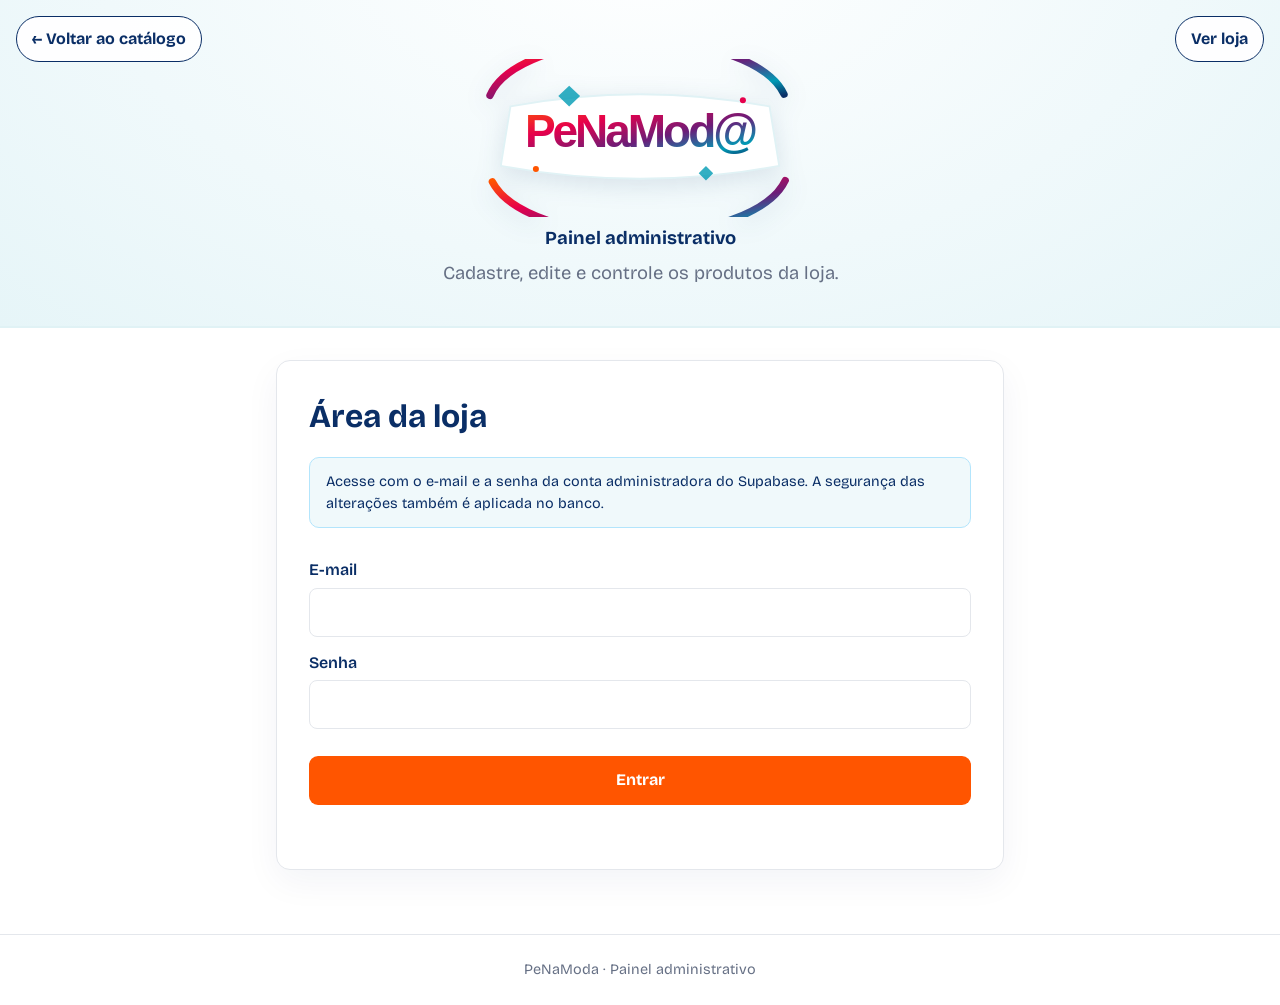
==== admin.html @ c7e683c5 "Adiciona filtros, estoque, gestão administrativa e documentação de catálogo" ====
<!DOCTYPE html>
<html lang="pt-BR">
<head>
  <meta charset="UTF-8"><meta name="viewport" content="width=device-width, initial-scale=1">
  <meta name="description" content="Acesso administrativo e gestão de produtos PeNaModa."><meta name="theme-color" content="#0A2E66">
  <title>Área da loja — PeNaModa</title>
  <link rel="preconnect" href="https://fonts.googleapis.com"><link rel="preconnect" href="https://fonts.gstatic.com" crossorigin>
  <link href="https://fonts.googleapis.com/css2?family=Bricolage+Grotesque:opsz,wght@12..96,400;12..96,600;12..96,800&display=swap" rel="stylesheet">
  <link rel="stylesheet" href="assets/css/site.css"><script type="module" src="assets/js/admin.js"></script>
</head>
<body>
  <header class="hero admin-hero"><nav class="top-actions" aria-label="Navegação"><a class="top-button" href="index.html">← Voltar ao catálogo</a><a class="top-button" href="index.html">Ver loja</a></nav><a href="index.html" aria-label="PeNaModa — início"><img class="brand" src="assets/img/logo.svg" alt="PeNaModa" width="760" height="260"></a><p class="tagline">Painel administrativo</p><p>Cadastre, edite e controle os produtos da loja.</p></header>
  <main class="admin-main">
    <section class="admin-card" aria-labelledby="admin-heading">
      <h1 id="admin-heading">Área da loja</h1>
      <p class="admin-note">Acesse com o e-mail e a senha da conta administradora do Supabase. A segurança das alterações também é aplicada no banco.</p>
      <form class="admin-form" id="login-form"><label>E-mail<input id="admin-email" type="email" autocomplete="username" required></label><label>Senha<input id="admin-password" type="password" autocomplete="current-password" required></label><button class="primary-button" type="submit">Entrar</button></form>
      <div id="admin-session" hidden>
        <div class="admin-session-bar"><p id="admin-user"></p><button class="secondary-button" id="sign-out" type="button">Sair</button></div>
        <h2 id="form-title">Cadastrar produto</h2>
        <form class="admin-form" id="product-form">
          <input type="hidden" id="editing-id">
          <label>Nome claro (marca + produto + cor/público)<input name="descricao" type="text" maxlength="160" required placeholder="Ex.: Tênis Beira Rio Casual Branco Feminino"></label>
          <label>Preço em reais<input name="valor" type="number" min="0" step="0.01" required placeholder="89.90"></label>
          <label>Público<select name="publico"><option value="">Selecione</option><option>Feminino</option><option>Masculino</option><option>Infantil</option><option>Unissex</option></select></label>
          <label>Categoria<select name="categoria"><option value="">Selecione</option><option>Calçados</option><option>Vestuário</option><option>Meias</option><option>Acessórios</option></select></label>
          <label>Cor<input name="cor" type="text" maxlength="60" placeholder="Ex.: Branco, Nude/Bege, Rosa"></label>
          <label>Tamanhos/numerações separados por vírgula<input name="tamanhos" type="text" maxlength="160" placeholder="Ex.: 33, 34, 35, 36 ou PP, P, M, G, GG"></label>
          <label>Estoque total (unidades)<input name="estoque" type="number" min="0" step="1" placeholder="Deixe vazio se ainda não controlar"></label>
          <label>Foto (URL pública ou caminho no repositório)<input name="foto" type="text" maxlength="500" placeholder="Ex.: imagens/tenis-branco.jpg"></label>
          <p class="help-text">Fotos públicas devem mostrar o produto inteiro e com boa iluminação. Para vários ângulos, adicione links às descrições até configurar galeria de imagens.</p>
          <div class="form-actions"><button class="primary-button" id="save-product" type="submit">Salvar e publicar produto</button><button class="secondary-button" id="cancel-edit" type="button" hidden>Cancelar edição</button></div>
        </form>
        <h2>Produtos cadastrados</h2><div id="admin-product-list" class="admin-product-list" aria-live="polite"></div>
      </div>
      <p class="admin-status" id="admin-status" role="status" aria-live="polite"></p>
    </section>
  </main><footer class="site-footer">PeNaModa · Painel administrativo</footer>
</body>
</html>
---- assets/css/site.css ----
/* Shared PeNaModa storefront and administration styles. */
:root{color-scheme:light;--navy:#0A2E66;--orange:#FF5500;--cyan:#009BB5;--pink:#E6004C;--purple:#6B1D78;--ink:#101828;--muted:#667085;--line:#E4E7EC;--soft:#F4F8FA;--bg:#fff;--radius:14px}
*{box-sizing:border-box}html{scroll-behavior:smooth}body{margin:0;color:var(--ink);background:var(--bg);font-family:"Bricolage Grotesque",system-ui,-apple-system,sans-serif;line-height:1.5;-webkit-font-smoothing:antialiased}button,input,textarea{font:inherit}button{cursor:pointer}a{color:inherit}:focus-visible{outline:3px solid var(--cyan);outline-offset:3px}
.hero{position:relative;overflow:hidden;padding:1.2rem 1rem 2.4rem;text-align:center;background:radial-gradient(ellipse at 50% -20%,#fff 0%,#f0f9fb 60%,#e6f5f8 100%);border-bottom:2px solid #e0f2f5}.top-actions{position:absolute;top:1rem;left:1rem;right:1rem;display:flex;justify-content:space-between;align-items:center;gap:.5rem}.top-button{display:inline-flex;align-items:center;padding:.62rem .95rem;border:1.5px solid var(--navy);border-radius:999px;background:#ffffffeb;color:var(--navy);font-weight:700;text-decoration:none;transition:all .2s}.top-button:hover{background:var(--navy);color:#fff}.top-button.admin-btn{border-color:var(--orange);color:var(--orange)}.top-button.admin-btn:hover{background:var(--orange);color:#fff}.cart-count{display:inline-grid;min-width:1.45rem;height:1.45rem;margin-left:.25rem;padding:0 .25rem;place-items:center;border-radius:50%;background:var(--orange);color:#fff;font-size:.8rem}.brand{display:block;width:min(100%,460px);height:auto;margin:2.5rem auto .25rem;filter:drop-shadow(0 6px 12px #0a2e661f)}.hero p{margin:.5rem 0 0;color:var(--muted);font-size:clamp(1rem,2.4vw,1.15rem)}.hero .tagline{font-weight:700;color:var(--navy)}
main{max-width:1220px;margin:auto;padding:2rem 1rem 4rem}.section-heading{display:flex;justify-content:space-between;align-items:end;gap:1rem;margin:0 0 1.25rem}.section-heading h2{margin:0;font-size:clamp(1.45rem,4vw,2rem);color:var(--navy)}.section-heading p{margin:.25rem 0 0;color:var(--muted)}.grid{display:grid;grid-template-columns:repeat(auto-fill,minmax(min(100%,175px),1fr));gap:1.5rem 1rem}@media(min-width:700px){.grid{grid-template-columns:repeat(auto-fill,minmax(230px,1fr));gap:2rem 1.25rem}}
.card{display:flex;min-width:0;flex-direction:column;padding:0 0 .4rem}.photo{aspect-ratio:4/5;overflow:hidden;border-radius:var(--radius);background:var(--soft);border:1.5px solid var(--line);display:flex;align-items:center;justify-content:center}.photo img{display:block;width:100%;height:100%;object-fit:contain;padding:8px;transition:transform .35s ease}.card:hover .photo img{transform:scale(1.04)}.card h3{margin:.75rem 0 0;font-size:1rem;font-weight:600;color:var(--ink);overflow-wrap:anywhere}.price{margin-top:.15rem;color:var(--navy);font-size:1.25rem;font-weight:800}
/* Tamanhos ficam em uma linha; se houver muitos, a faixa pode ser rolada horizontalmente. */
.sizes{display:flex;flex-wrap:nowrap;gap:.3rem;margin-top:.7rem;max-width:100%;overflow-x:auto;overflow-y:hidden;padding:2px 2px 6px;scrollbar-width:thin;-webkit-overflow-scrolling:touch}.size-btn{flex:0 0 auto;min-width:2rem;min-height:2.15rem;padding:0 .38rem;border:1px solid var(--line);border-radius:7px;background:#fff;color:var(--ink);font-size:.82rem;font-weight:600;white-space:nowrap}.size-btn:hover{border-color:var(--cyan);color:var(--cyan)}.size-btn[aria-pressed=true]{border-color:var(--navy);background:var(--navy);color:#fff}
.add-cart,.checkout,.primary-button{display:block;width:100%;margin-top:.8rem;padding:.78rem 1rem;border:0;border-radius:9px;background:var(--orange);color:#fff;font-weight:700;text-align:center;text-decoration:none;transition:background-color .2s}.add-cart:hover,.checkout:hover,.primary-button:hover{background:#e04b00}.add-cart:disabled,.checkout:disabled,.primary-button:disabled{background:#94a3b8;cursor:not-allowed}.card-notice{min-height:1.3em;margin:.3rem 0 0;color:var(--pink);font-size:.84rem;font-weight:600}.state{grid-column:1/-1;padding:3rem 1rem;color:var(--muted);text-align:center}.state strong{display:block;margin-bottom:.4rem;color:var(--navy);font-size:1.2rem}.state button{margin-top:1rem;padding:.7rem 1.2rem;border:0;border-radius:8px;background:var(--navy);color:#fff;font-weight:600}.skeleton .photo,.skeleton .line{background:linear-gradient(90deg,#f0f4f8 25%,#fff 50%,#f0f4f8 75%);background-size:200% 100%;animation:shimmer 1.4s infinite linear}.skeleton .line{width:70%;height:1rem;margin-top:.75rem;border-radius:4px}.skeleton .line.short{width:35%}@keyframes shimmer{to{background-position:-200% 0}}
dialog{width:min(94vw,540px);max-height:88vh;padding:0;border:1px solid var(--line);border-radius:16px;color:var(--ink);box-shadow:0 22px 70px #0a2e6640}dialog::backdrop{background:#0a2e6699;backdrop-filter:blur(2px)}.panel{padding:1.25rem}.panel-heading{display:flex;justify-content:space-between;align-items:center;gap:1rem;padding-bottom:1rem;border-bottom:1px solid var(--line)}.panel-heading h2{margin:0;font-size:1.35rem;color:var(--navy)}.close-button{width:2.5rem;height:2.5rem;border:1px solid var(--line);border-radius:50%;background:#fff;font-size:1.3rem}.cart-items{display:grid;max-height:45vh;overflow-y:auto}.cart-empty{padding:1.5rem 0;color:var(--muted);text-align:center}.cart-item{display:grid;grid-template-columns:1fr auto;gap:.75rem;padding:1rem 0;border-bottom:1px solid var(--line)}.cart-item h3{margin:0;font-size:1rem}.cart-item p{margin:.15rem 0;color:var(--muted);font-size:.9rem}.cart-item-price{font-weight:700;color:var(--navy)!important}.cart-controls{display:flex;align-items:center;gap:.35rem}.quantity-button,.remove-button{min-width:2rem;min-height:2rem;border:1px solid var(--line);border-radius:6px;background:#fff}.remove-button{color:var(--pink);font-weight:bold}.cart-total{display:flex;justify-content:space-between;padding-top:1rem;font-size:1.1rem;font-weight:800;color:var(--navy)}.help-text{margin:.6rem 0 0;color:var(--muted);font-size:.9rem}.site-footer{padding:1.5rem 1rem;border-top:1px solid var(--line);color:var(--muted);text-align:center;font-size:.9rem}
.admin-main{max-width:760px}.admin-card{padding:clamp(1rem,4vw,2rem);border:1px solid var(--line);border-radius:var(--radius);background:#fff;box-shadow:0 12px 35px #0a2e660d}.admin-card>h1{margin:0 0 1rem;color:var(--navy);font-size:clamp(1.5rem,4vw,2rem)}.admin-card h2{margin:1.5rem 0 .2rem;color:var(--navy);font-size:1.25rem}.admin-note{padding:.8rem 1rem;border:1px solid #b3e5fc;border-radius:10px;background:#f0f9fb;color:var(--navy);font-size:.9rem}.admin-form{display:grid;gap:.85rem;padding-top:1rem}.admin-form label{display:grid;gap:.35rem;color:var(--navy);font-weight:600}.admin-form input,.admin-form textarea{width:100%;padding:.72rem .8rem;border:1px solid var(--line);border-radius:8px;background:#fff;color:var(--ink)}.admin-form input:focus{border-color:var(--cyan)}.admin-form .help-text{font-weight:400}.admin-status{min-height:1.4em;margin:.8rem 0 0;color:var(--pink);font-size:.9rem;font-weight:600}.secondary-button{padding:.65rem .9rem;border:1px solid var(--line);border-radius:8px;background:#fff;font-weight:600}.admin-session-bar{display:flex;justify-content:space-between;align-items:center;gap:1rem;padding-top:1rem}.admin-session-bar p{margin:0;color:var(--muted);overflow-wrap:anywhere}
[hidden]{display:none!important}@media(max-width:480px){.top-actions{top:.65rem;left:.65rem;right:.65rem}.top-button{padding:.5rem .7rem;font-size:.85rem}.brand{margin-top:3.2rem}}@media(prefers-reduced-motion:reduce){*,*::before,*::after{scroll-behavior:auto!important;transition:none!important}.skeleton .photo,.skeleton .line{animation:none}}
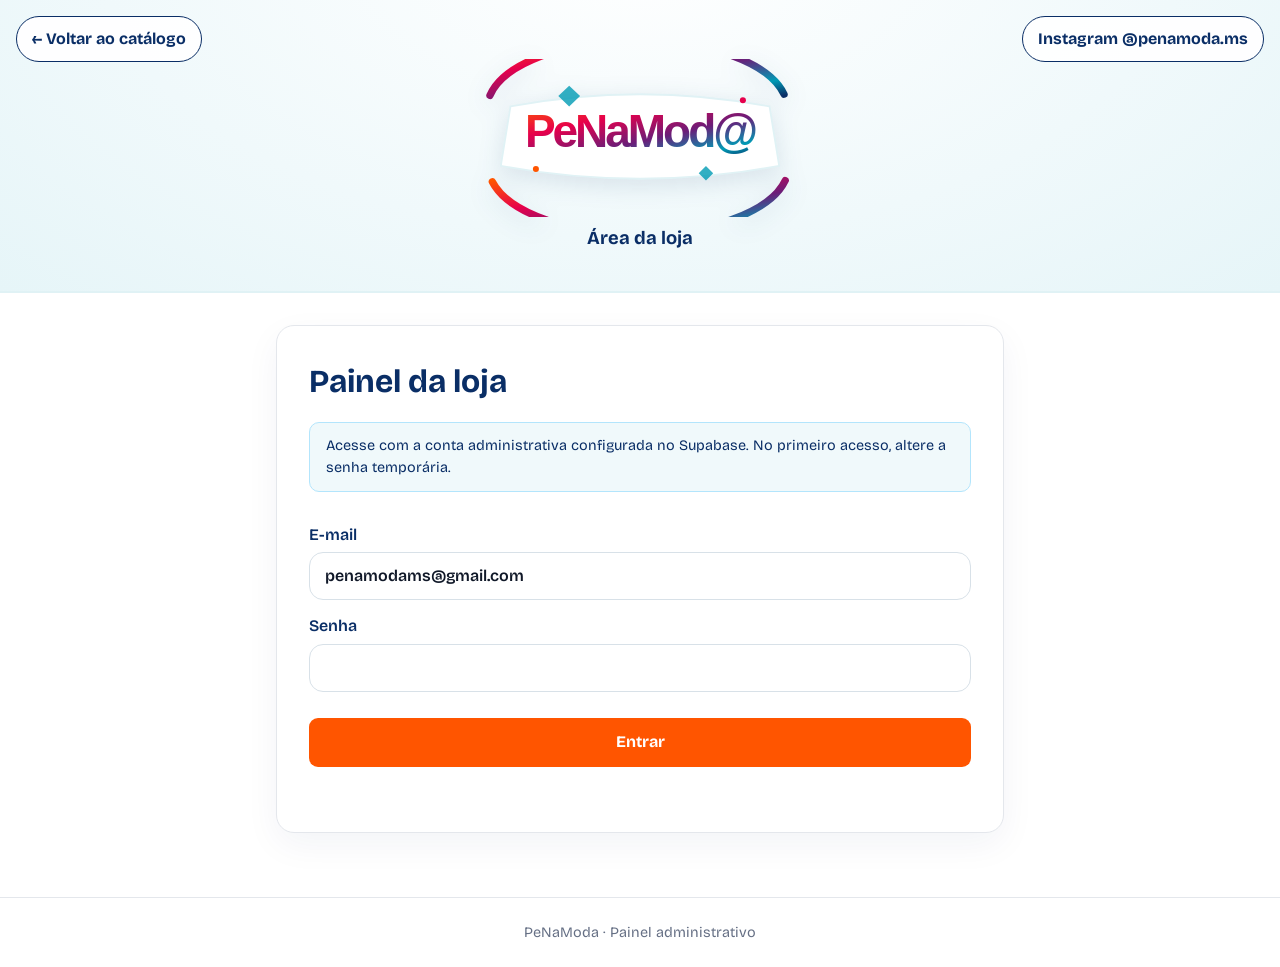
==== commit cd765eb6: "Improve PeNaModa checkout and admin panel" ====
--- a/admin.html
+++ b/admin.html
@@ -1,40 +1,11 @@
-<!DOCTYPE html>
-<html lang="pt-BR">
-<head>
-  <meta charset="UTF-8"><meta name="viewport" content="width=device-width, initial-scale=1">
-  <meta name="description" content="Acesso administrativo e gestão de produtos PeNaModa."><meta name="theme-color" content="#0A2E66">
-  <title>Área da loja — PeNaModa</title>
-  <link rel="preconnect" href="https://fonts.googleapis.com"><link rel="preconnect" href="https://fonts.gstatic.com" crossorigin>
-  <link href="https://fonts.googleapis.com/css2?family=Bricolage+Grotesque:opsz,wght@12..96,400;12..96,600;12..96,800&display=swap" rel="stylesheet">
-  <link rel="stylesheet" href="assets/css/site.css"><script type="module" src="assets/js/admin.js"></script>
-</head>
-<body>
-  <header class="hero admin-hero"><nav class="top-actions" aria-label="Navegação"><a class="top-button" href="index.html">← Voltar ao catálogo</a><a class="top-button" href="index.html">Ver loja</a></nav><a href="index.html" aria-label="PeNaModa — início"><img class="brand" src="assets/img/logo.svg" alt="PeNaModa" width="760" height="260"></a><p class="tagline">Painel administrativo</p><p>Cadastre, edite e controle os produtos da loja.</p></header>
-  <main class="admin-main">
-    <section class="admin-card" aria-labelledby="admin-heading">
-      <h1 id="admin-heading">Área da loja</h1>
-      <p class="admin-note">Acesse com o e-mail e a senha da conta administradora do Supabase. A segurança das alterações também é aplicada no banco.</p>
-      <form class="admin-form" id="login-form"><label>E-mail<input id="admin-email" type="email" autocomplete="username" required></label><label>Senha<input id="admin-password" type="password" autocomplete="current-password" required></label><button class="primary-button" type="submit">Entrar</button></form>
-      <div id="admin-session" hidden>
-        <div class="admin-session-bar"><p id="admin-user"></p><button class="secondary-button" id="sign-out" type="button">Sair</button></div>
-        <h2 id="form-title">Cadastrar produto</h2>
-        <form class="admin-form" id="product-form">
-          <input type="hidden" id="editing-id">
-          <label>Nome claro (marca + produto + cor/público)<input name="descricao" type="text" maxlength="160" required placeholder="Ex.: Tênis Beira Rio Casual Branco Feminino"></label>
-          <label>Preço em reais<input name="valor" type="number" min="0" step="0.01" required placeholder="89.90"></label>
-          <label>Público<select name="publico"><option value="">Selecione</option><option>Feminino</option><option>Masculino</option><option>Infantil</option><option>Unissex</option></select></label>
-          <label>Categoria<select name="categoria"><option value="">Selecione</option><option>Calçados</option><option>Vestuário</option><option>Meias</option><option>Acessórios</option></select></label>
-          <label>Cor<input name="cor" type="text" maxlength="60" placeholder="Ex.: Branco, Nude/Bege, Rosa"></label>
-          <label>Tamanhos/numerações separados por vírgula<input name="tamanhos" type="text" maxlength="160" placeholder="Ex.: 33, 34, 35, 36 ou PP, P, M, G, GG"></label>
-          <label>Estoque total (unidades)<input name="estoque" type="number" min="0" step="1" placeholder="Deixe vazio se ainda não controlar"></label>
-          <label>Foto (URL pública ou caminho no repositório)<input name="foto" type="text" maxlength="500" placeholder="Ex.: imagens/tenis-branco.jpg"></label>
-          <p class="help-text">Fotos públicas devem mostrar o produto inteiro e com boa iluminação. Para vários ângulos, adicione links às descrições até configurar galeria de imagens.</p>
-          <div class="form-actions"><button class="primary-button" id="save-product" type="submit">Salvar e publicar produto</button><button class="secondary-button" id="cancel-edit" type="button" hidden>Cancelar edição</button></div>
-        </form>
-        <h2>Produtos cadastrados</h2><div id="admin-product-list" class="admin-product-list" aria-live="polite"></div>
-      </div>
-      <p class="admin-status" id="admin-status" role="status" aria-live="polite"></p>
-    </section>
-  </main><footer class="site-footer">PeNaModa · Painel administrativo</footer>
-</body>
-</html>
+<!doctype html>
+<html lang="pt-BR"><head><meta charset="utf-8"><meta name="viewport" content="width=device-width, initial-scale=1"><meta name="theme-color" content="#0A2E66"><title>Área da loja — PeNaModa</title><link rel="preconnect" href="https://fonts.googleapis.com"><link rel="preconnect" href="https://fonts.gstatic.com" crossorigin><link href="https://fonts.googleapis.com/css2?family=Bricolage+Grotesque:opsz,wght@12..96,400;12..96,600;12..96,800&display=swap" rel="stylesheet"><link rel="stylesheet" href="assets/css/site.css"><link rel="stylesheet" href="assets/css/modern.css"><script type="module" src="assets/js/admin.js"></script></head>
+<body><header class="hero admin-hero"><nav class="top-actions" aria-label="Navegação"><a class="top-button" href="index.html">← Voltar ao catálogo</a><a class="top-button" href="https://instagram.com/penamoda.ms" target="_blank" rel="noopener">Instagram @penamoda.ms</a></nav><a href="index.html"><img class="brand" src="assets/img/logo.svg" alt="PeNaModa" width="760" height="260"></a><p class="tagline">Área da loja</p></header>
+<main class="admin-main"><section class="admin-card" aria-labelledby="admin-heading"><h1 id="admin-heading">Painel da loja</h1><p class="admin-note">Acesse com a conta administrativa configurada no Supabase. No primeiro acesso, altere a senha temporária.</p>
+<form class="admin-form" id="login-form"><label>E-mail<input id="admin-email" type="email" autocomplete="username" value="penamodams@gmail.com" required></label><label>Senha<input id="admin-password" type="password" autocomplete="current-password" required></label><button class="primary-button" type="submit">Entrar</button></form>
+<section id="password-change" hidden><h2>Crie sua nova senha</h2><p>Por segurança, troque a senha temporária antes de continuar.</p><form class="admin-form" id="password-form"><label>Nova senha<input id="new-password" type="password" autocomplete="new-password" minlength="8" required></label><label>Confirme a nova senha<input id="confirm-password" type="password" autocomplete="new-password" minlength="8" required></label><button class="primary-button" type="submit">Salvar nova senha</button></form></section>
+<div id="admin-session" hidden><div class="admin-session-bar"><p id="admin-user"></p><button class="secondary-button" id="sign-out" type="button">Sair</button></div>
+<h2 id="form-title">Cadastrar produto</h2><form class="admin-form" id="product-form"><input type="hidden" id="editing-id"><label>Nome do produto<input name="descricao" type="text" maxlength="160" required placeholder="Ex.: Tênis Casual Branco Feminino"></label><label>Preço em reais<input name="valor" type="number" min="0" step="0.01" required></label><label>Público<select name="publico"><option value="">Selecione</option><option>Feminino</option><option>Masculino</option><option>Infantil</option><option>Unissex</option></select></label><label>Categoria<select name="categoria"><option value="">Selecione</option><option>Calçados</option><option>Vestuário</option><option>Meias</option><option>Acessórios</option></select></label><label>Cor<input name="cor" type="text" maxlength="60"></label><label>Tamanhos separados por vírgula<input name="tamanhos" type="text" maxlength="160" placeholder="33, 34, 35 ou PP, P, M, G"></label><label>Estoque total<input name="estoque" type="number" min="0" step="1"></label><label>Código do produto (opcional)<input name="codigo" type="text" maxlength="60"></label><label>Foto (URL pública ou caminho no repositório)<input name="foto" type="text" maxlength="500"></label><p class="help-text">Fotos públicas devem ser acessíveis aos clientes para aparecerem no catálogo e no pedido.</p><div class="form-actions"><button class="primary-button" id="save-product" type="submit">Salvar produto</button><button class="secondary-button" id="cancel-edit" type="button" hidden>Cancelar edição</button></div></form>
+<h2>Produtos cadastrados</h2><div id="admin-product-list" class="admin-product-list" aria-live="polite"></div>
+<section class="admin-orders"><h2>Pedidos e dados dos compradores</h2><p class="help-text">Dados pessoais restritos à conta administrativa. Use-os somente para atendimento dos pedidos.</p><div id="admin-order-list" aria-live="polite"></div></section>
+</div><p class="admin-status" id="admin-status" role="status" aria-live="polite"></p></section></main><footer class="site-footer">PeNaModa · Painel administrativo</footer></body></html>
--- a/assets/css/modern.css
+++ b/assets/css/modern.css
@@ -0,0 +1,25 @@
+/* Softer, rounded controls and responsive filter layout. */
+:root { --radius: 18px; }
+.filters { display:grid; grid-template-columns:repeat(4,minmax(150px,1fr)); gap:14px; align-items:end; padding:20px; margin:18px 0; border:1px solid #e6edf2; border-radius:24px; background:linear-gradient(145deg,#fff,#f7fbfc); box-shadow:0 12px 32px #0a2e660d; }
+.filters label { display:grid; gap:7px; color:#344054; font-size:.9rem; font-weight:700; }
+.filters input:not([type=checkbox]),.filters select,.checkout-form input:not([type=checkbox]),.admin-form input,.admin-form select { width:100%; min-height:48px; padding:11px 15px; border:1px solid #d8e1e8; border-radius:14px; outline:none; background:#fff; color:#101828; font:inherit; transition:border-color .18s,box-shadow .18s; }
+.filters input:focus,.filters select:focus,.checkout-form input:focus,.admin-form input:focus,.admin-form select:focus { border-color:#009bb5; box-shadow:0 0 0 4px #009bb51a; }
+.filters .search-field { grid-column:span 2; }
+.filters .stock-filter { display:flex; grid-column:span 2; align-items:center; min-height:48px; padding:10px 14px; border-radius:14px; background:#fff; }
+.filters .stock-filter input,.consent-row input { width:18px; height:18px; accent-color:#009bb5; }
+.filters .clear-filters { min-height:48px; border-radius:14px; }
+.card { padding:12px; border:1px solid #edf0f3; border-radius:22px; background:white; box-shadow:0 8px 26px #0a2e660a; transition:transform .2s,box-shadow .2s; }
+.card:hover { transform:translateY(-3px); box-shadow:0 16px 34px #0a2e6618; }
+.photo { border-radius:16px; }
+.size-btn,.cart-controls button { border-radius:12px; }
+.cart-thumb { width:58px; height:70px; object-fit:contain; border-radius:10px; background:#f4f8fa; }
+.cart-item { display:flex; align-items:center; gap:12px; }
+.checkout-form { display:grid; gap:14px; }
+.checkout-form label { display:grid; gap:7px; font-weight:700; }
+.checkout-form .consent-row { display:flex; flex-direction:row; align-items:flex-start; gap:10px; font-size:.9rem; font-weight:400; }
+.checkout-form .consent-row input { flex:0 0 18px; margin-top:3px; }
+.admin-orders { margin-top:24px; }
+.order-row { display:grid; gap:8px; padding:16px 0; border-bottom:1px solid #e4e7ec; }
+.order-row h3,.order-row p { margin:0; }
+@media(max-width:850px) { .filters { grid-template-columns:repeat(2,minmax(0,1fr)); } }
+@media(max-width:560px) { .filters { grid-template-columns:1fr; padding:15px; }.filters .search-field,.filters .stock-filter { grid-column:auto; }.filters .clear-filters { width:100%; }.top-actions { display:flex; flex-wrap:wrap; justify-content:center; gap:8px; }.top-button { position:static; } }
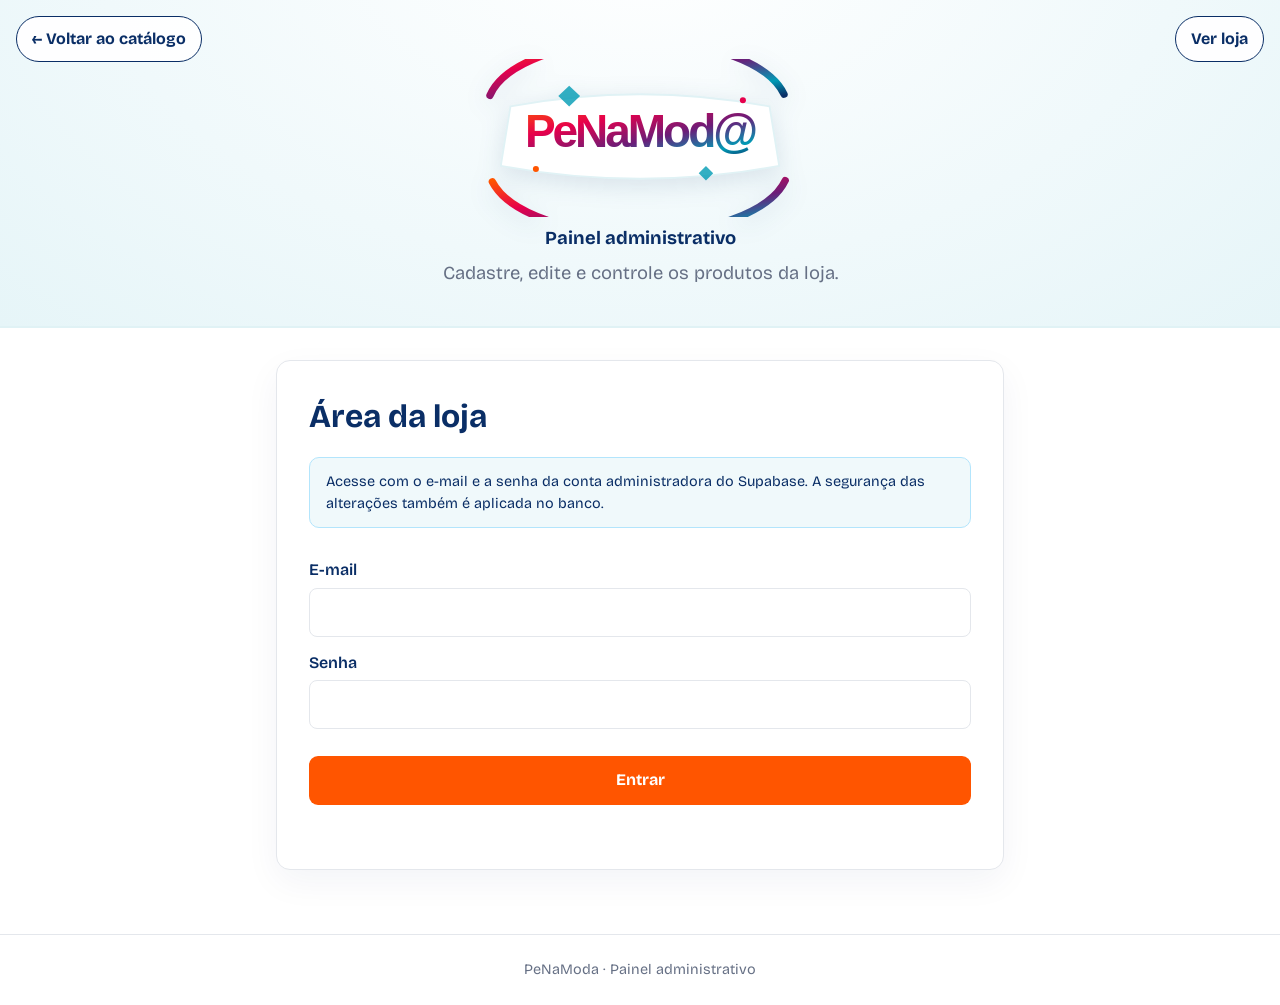
==== commit 64ac94b1: "Adiciona busca de produtos no painel administrativo" ====
--- a/admin.html
+++ b/admin.html
@@ -1,11 +1,41 @@
-<!doctype html>
-<html lang="pt-BR"><head><meta charset="utf-8"><meta name="viewport" content="width=device-width, initial-scale=1"><meta name="theme-color" content="#0A2E66"><title>Área da loja — PeNaModa</title><link rel="preconnect" href="https://fonts.googleapis.com"><link rel="preconnect" href="https://fonts.gstatic.com" crossorigin><link href="https://fonts.googleapis.com/css2?family=Bricolage+Grotesque:opsz,wght@12..96,400;12..96,600;12..96,800&display=swap" rel="stylesheet"><link rel="stylesheet" href="assets/css/site.css"><link rel="stylesheet" href="assets/css/modern.css"><script type="module" src="assets/js/admin.js"></script></head>
-<body><header class="hero admin-hero"><nav class="top-actions" aria-label="Navegação"><a class="top-button" href="index.html">← Voltar ao catálogo</a><a class="top-button" href="https://instagram.com/penamoda.ms" target="_blank" rel="noopener">Instagram @penamoda.ms</a></nav><a href="index.html"><img class="brand" src="assets/img/logo.svg" alt="PeNaModa" width="760" height="260"></a><p class="tagline">Área da loja</p></header>
-<main class="admin-main"><section class="admin-card" aria-labelledby="admin-heading"><h1 id="admin-heading">Painel da loja</h1><p class="admin-note">Acesse com a conta administrativa configurada no Supabase. No primeiro acesso, altere a senha temporária.</p>
-<form class="admin-form" id="login-form"><label>E-mail<input id="admin-email" type="email" autocomplete="username" value="penamodams@gmail.com" required></label><label>Senha<input id="admin-password" type="password" autocomplete="current-password" required></label><button class="primary-button" type="submit">Entrar</button></form>
-<section id="password-change" hidden><h2>Crie sua nova senha</h2><p>Por segurança, troque a senha temporária antes de continuar.</p><form class="admin-form" id="password-form"><label>Nova senha<input id="new-password" type="password" autocomplete="new-password" minlength="8" required></label><label>Confirme a nova senha<input id="confirm-password" type="password" autocomplete="new-password" minlength="8" required></label><button class="primary-button" type="submit">Salvar nova senha</button></form></section>
-<div id="admin-session" hidden><div class="admin-session-bar"><p id="admin-user"></p><button class="secondary-button" id="sign-out" type="button">Sair</button></div>
-<h2 id="form-title">Cadastrar produto</h2><form class="admin-form" id="product-form"><input type="hidden" id="editing-id"><label>Nome do produto<input name="descricao" type="text" maxlength="160" required placeholder="Ex.: Tênis Casual Branco Feminino"></label><label>Preço em reais<input name="valor" type="number" min="0" step="0.01" required></label><label>Público<select name="publico"><option value="">Selecione</option><option>Feminino</option><option>Masculino</option><option>Infantil</option><option>Unissex</option></select></label><label>Categoria<select name="categoria"><option value="">Selecione</option><option>Calçados</option><option>Vestuário</option><option>Meias</option><option>Acessórios</option></select></label><label>Cor<input name="cor" type="text" maxlength="60"></label><label>Tamanhos separados por vírgula<input name="tamanhos" type="text" maxlength="160" placeholder="33, 34, 35 ou PP, P, M, G"></label><label>Estoque total<input name="estoque" type="number" min="0" step="1"></label><label>Código do produto (opcional)<input name="codigo" type="text" maxlength="60"></label><label>Foto (URL pública ou caminho no repositório)<input name="foto" type="text" maxlength="500"></label><p class="help-text">Fotos públicas devem ser acessíveis aos clientes para aparecerem no catálogo e no pedido.</p><div class="form-actions"><button class="primary-button" id="save-product" type="submit">Salvar produto</button><button class="secondary-button" id="cancel-edit" type="button" hidden>Cancelar edição</button></div></form>
-<h2>Produtos cadastrados</h2><div id="admin-product-list" class="admin-product-list" aria-live="polite"></div>
-<section class="admin-orders"><h2>Pedidos e dados dos compradores</h2><p class="help-text">Dados pessoais restritos à conta administrativa. Use-os somente para atendimento dos pedidos.</p><div id="admin-order-list" aria-live="polite"></div></section>
-</div><p class="admin-status" id="admin-status" role="status" aria-live="polite"></p></section></main><footer class="site-footer">PeNaModa · Painel administrativo</footer></body></html>
+<!DOCTYPE html>
+<html lang="pt-BR">
+<head>
+  <meta charset="UTF-8"><meta name="viewport" content="width=device-width, initial-scale=1">
+  <meta name="description" content="Acesso administrativo e gestão de produtos PeNaModa."><meta name="theme-color" content="#0A2E66">
+  <title>Área da loja — PeNaModa</title>
+  <link rel="preconnect" href="https://fonts.googleapis.com"><link rel="preconnect" href="https://fonts.gstatic.com" crossorigin>
+  <link href="https://fonts.googleapis.com/css2?family=Bricolage+Grotesque:opsz,wght@12..96,400;12..96,600;12..96,800&display=swap" rel="stylesheet">
+  <link rel="stylesheet" href="assets/css/site.css"><script type="module" src="assets/js/admin.js"></script>
+</head>
+<body>
+  <header class="hero admin-hero"><nav class="top-actions" aria-label="Navegação"><a class="top-button" href="index.html">← Voltar ao catálogo</a><a class="top-button" href="index.html">Ver loja</a></nav><a href="index.html" aria-label="PeNaModa — início"><img class="brand" src="assets/img/logo.svg" alt="PeNaModa" width="760" height="260"></a><p class="tagline">Painel administrativo</p><p>Cadastre, edite e controle os produtos da loja.</p></header>
+  <main class="admin-main">
+    <section class="admin-card" aria-labelledby="admin-heading">
+      <h1 id="admin-heading">Área da loja</h1>
+      <p class="admin-note">Acesse com o e-mail e a senha da conta administradora do Supabase. A segurança das alterações também é aplicada no banco.</p>
+      <form class="admin-form" id="login-form"><label>E-mail<input id="admin-email" type="email" autocomplete="username" required></label><label>Senha<input id="admin-password" type="password" autocomplete="current-password" required></label><button class="primary-button" type="submit">Entrar</button></form>
+      <div id="admin-session" hidden>
+        <div class="admin-session-bar"><p id="admin-user"></p><button class="secondary-button" id="sign-out" type="button">Sair</button></div>
+        <h2 id="form-title">Cadastrar produto</h2>
+        <form class="admin-form" id="product-form">
+          <input type="hidden" id="editing-id">
+          <label>Nome claro (marca + produto + cor/público)<input name="descricao" type="text" maxlength="160" required placeholder="Ex.: Tênis Beira Rio Casual Branco Feminino"></label>
+          <label>Preço em reais<input name="valor" type="number" min="0" step="0.01" required placeholder="89.90"></label>
+          <label>Público<select name="publico"><option value="">Selecione</option><option>Feminino</option><option>Masculino</option><option>Infantil</option><option>Unissex</option></select></label>
+          <label>Categoria<select name="categoria"><option value="">Selecione</option><option>Calçados</option><option>Vestuário</option><option>Meias</option><option>Acessórios</option></select></label>
+          <label>Cor<input name="cor" type="text" maxlength="60" placeholder="Ex.: Branco, Nude/Bege, Rosa"></label>
+          <label>Tamanhos/numerações separados por vírgula<input name="tamanhos" type="text" maxlength="160" placeholder="Ex.: 33, 34, 35, 36 ou PP, P, M, G, GG"></label>
+          <label>Estoque total (unidades)<input name="estoque" type="number" min="0" step="1" placeholder="Deixe vazio se ainda não controlar"></label>
+          <label>Foto (URL pública ou caminho no repositório)<input name="foto" type="text" maxlength="500" placeholder="Ex.: imagens/tenis-branco.jpg"></label>
+          <p class="help-text">Fotos públicas devem mostrar o produto inteiro e com boa iluminação. Para vários ângulos, adicione links às descrições até configurar galeria de imagens.</p>
+          <div class="form-actions"><button class="primary-button" id="save-product" type="submit">Salvar e publicar produto</button><button class="secondary-button" id="cancel-edit" type="button" hidden>Cancelar edição</button></div>
+        </form>
+        <section class="admin-finder" aria-label="Localizar produtos"><h2>Localizar produtos</h2><p class="help-text">Pesquise rapidamente por nome, marca, cor, tamanho ou situação do estoque.</p><div class="admin-search-grid"><label>Buscar<input id="admin-search" type="search" placeholder="Nome, marca, modelo..."></label><label>Tamanho<input id="admin-size-filter" type="search" placeholder="Ex.: 36"></label><label>Cor<input id="admin-color-filter" type="search" placeholder="Ex.: bege"></label><label>Estoque<select id="admin-stock-filter"><option value="">Todos</option><option value="available">Disponíveis</option><option value="empty">Esgotados</option><option value="unknown">Não informado</option></select></label></div><p class="help-text" id="admin-filter-count" aria-live="polite"></p></section>
+        <h2>Produtos cadastrados</h2><div id="admin-product-list" class="admin-product-list" aria-live="polite"></div>
+      </div>
+      <p class="admin-status" id="admin-status" role="status" aria-live="polite"></p>
+    </section>
+  </main><footer class="site-footer">PeNaModa · Painel administrativo</footer>
+</body>
+</html>
--- a/assets/css/site.css
+++ b/assets/css/site.css
@@ -10,3 +10,16 @@
 dialog{width:min(94vw,540px);max-height:88vh;padding:0;border:1px solid var(--line);border-radius:16px;color:var(--ink);box-shadow:0 22px 70px #0a2e6640}dialog::backdrop{background:#0a2e6699;backdrop-filter:blur(2px)}.panel{padding:1.25rem}.panel-heading{display:flex;justify-content:space-between;align-items:center;gap:1rem;padding-bottom:1rem;border-bottom:1px solid var(--line)}.panel-heading h2{margin:0;font-size:1.35rem;color:var(--navy)}.close-button{width:2.5rem;height:2.5rem;border:1px solid var(--line);border-radius:50%;background:#fff;font-size:1.3rem}.cart-items{display:grid;max-height:45vh;overflow-y:auto}.cart-empty{padding:1.5rem 0;color:var(--muted);text-align:center}.cart-item{display:grid;grid-template-columns:1fr auto;gap:.75rem;padding:1rem 0;border-bottom:1px solid var(--line)}.cart-item h3{margin:0;font-size:1rem}.cart-item p{margin:.15rem 0;color:var(--muted);font-size:.9rem}.cart-item-price{font-weight:700;color:var(--navy)!important}.cart-controls{display:flex;align-items:center;gap:.35rem}.quantity-button,.remove-button{min-width:2rem;min-height:2rem;border:1px solid var(--line);border-radius:6px;background:#fff}.remove-button{color:var(--pink);font-weight:bold}.cart-total{display:flex;justify-content:space-between;padding-top:1rem;font-size:1.1rem;font-weight:800;color:var(--navy)}.help-text{margin:.6rem 0 0;color:var(--muted);font-size:.9rem}.site-footer{padding:1.5rem 1rem;border-top:1px solid var(--line);color:var(--muted);text-align:center;font-size:.9rem}
 .admin-main{max-width:760px}.admin-card{padding:clamp(1rem,4vw,2rem);border:1px solid var(--line);border-radius:var(--radius);background:#fff;box-shadow:0 12px 35px #0a2e660d}.admin-card>h1{margin:0 0 1rem;color:var(--navy);font-size:clamp(1.5rem,4vw,2rem)}.admin-card h2{margin:1.5rem 0 .2rem;color:var(--navy);font-size:1.25rem}.admin-note{padding:.8rem 1rem;border:1px solid #b3e5fc;border-radius:10px;background:#f0f9fb;color:var(--navy);font-size:.9rem}.admin-form{display:grid;gap:.85rem;padding-top:1rem}.admin-form label{display:grid;gap:.35rem;color:var(--navy);font-weight:600}.admin-form input,.admin-form textarea{width:100%;padding:.72rem .8rem;border:1px solid var(--line);border-radius:8px;background:#fff;color:var(--ink)}.admin-form input:focus{border-color:var(--cyan)}.admin-form .help-text{font-weight:400}.admin-status{min-height:1.4em;margin:.8rem 0 0;color:var(--pink);font-size:.9rem;font-weight:600}.secondary-button{padding:.65rem .9rem;border:1px solid var(--line);border-radius:8px;background:#fff;font-weight:600}.admin-session-bar{display:flex;justify-content:space-between;align-items:center;gap:1rem;padding-top:1rem}.admin-session-bar p{margin:0;color:var(--muted);overflow-wrap:anywhere}
 [hidden]{display:none!important}@media(max-width:480px){.top-actions{top:.65rem;left:.65rem;right:.65rem}.top-button{padding:.5rem .7rem;font-size:.85rem}.brand{margin-top:3.2rem}}@media(prefers-reduced-motion:reduce){*,*::before,*::after{scroll-behavior:auto!important;transition:none!important}.skeleton .photo,.skeleton .line{animation:none}}
+
+/* Nova experiência de descoberta de produtos PeNaModa */
+.finder{margin:1.5rem 0 1.1rem;padding:clamp(1rem,3vw,1.6rem);border:1px solid #e1e8ef;border-radius:22px;background:linear-gradient(135deg,#fff 0%,#f2f9fb 100%);box-shadow:0 12px 34px #0a2e660d}
+.finder-intro{display:flex;justify-content:space-between;align-items:center;gap:1rem;margin-bottom:1rem}.finder-intro h2{margin:.15rem 0;color:var(--navy);font-size:clamp(1.45rem,3vw,2rem)}.finder-intro p{margin:0;color:var(--muted)}.eyebrow{font-size:.7rem;font-weight:800;letter-spacing:.13em;color:var(--orange)}
+.filter-toggle{display:none;padding:.7rem 1rem;border:1px solid var(--navy);border-radius:999px;background:#fff;color:var(--navy);font-weight:700}
+.filters{display:grid;grid-template-columns:1fr;gap:1rem}.filters label{display:grid;gap:.4rem;color:var(--navy);font-size:.88rem;font-weight:700}.filters input:not([type=checkbox]),.filters select{width:100%;min-height:44px;padding:.7rem .8rem;border:1px solid #d7e0e8;border-radius:10px;background:#fff;color:var(--ink);font:inherit;font-weight:500}.filters input:focus,.filters select:focus{border-color:var(--cyan);outline:3px solid #009bb51c}
+.search-field{max-width:none!important}.search-field input{min-height:52px!important;font-size:1rem!important}.filter-grid{display:grid;grid-template-columns:repeat(4,minmax(0,1fr));gap:.85rem}.filter-grid label:nth-last-child(-n+3){grid-column:span 1}.filter-bottom{display:flex;justify-content:space-between;align-items:center;gap:1rem;padding-top:.2rem}.filters .stock-filter{display:flex;align-items:center;gap:.55rem;color:var(--ink);font-weight:600}.stock-filter input{width:18px;height:18px;accent-color:var(--orange)}
+.results-toolbar{display:flex;justify-content:space-between;align-items:center;min-height:2rem}.results-count{margin:.5rem 0 1rem;color:var(--navy);font-weight:700}.active-filters{display:flex;flex-wrap:wrap;gap:.45rem;margin-top:.7rem}.filter-chip{padding:.35rem .7rem;border:1px solid #cbdde5;border-radius:999px;background:#fff;color:var(--navy);font-size:.82rem;font-weight:600}
+.product-meta{margin:.3rem 0 0;color:var(--muted);font-size:.85rem}.stock-available{margin:.3rem 0 0;color:#16834a;font-size:.82rem;font-weight:700}.stock-unavailable{margin:.3rem 0 0;color:#c0394b;font-size:.82rem;font-weight:700}
+@media(max-width:760px){.finder{padding:1rem;border-radius:16px}.finder-intro{align-items:flex-start}.filter-toggle{display:block;white-space:nowrap}.filters{display:none}.filters.filters-open{display:grid}.filter-grid{grid-template-columns:repeat(2,minmax(0,1fr))}.filter-bottom{align-items:flex-start}.results-count{font-size:.92rem}}
+@media(max-width:420px){.filter-grid{grid-template-columns:1fr}.filter-bottom{flex-direction:column}.clear-filters{width:100%}}
+
+.admin-finder{margin-top:1.6rem;padding:1rem;border:1px solid var(--line);border-radius:14px;background:#f8fbfc}.admin-search-grid{display:grid;grid-template-columns:repeat(4,minmax(0,1fr));gap:.7rem}.admin-search-grid label{display:grid;gap:.3rem;color:var(--navy);font-size:.85rem;font-weight:700}.admin-search-grid input,.admin-search-grid select{min-width:0;width:100%;padding:.65rem;border:1px solid var(--line);border-radius:8px;background:#fff;font:inherit}.admin-product-list{display:grid;gap:.7rem;margin-top:.8rem}.admin-product-row{display:flex;justify-content:space-between;align-items:center;gap:1rem;padding:.85rem;border:1px solid var(--line);border-radius:10px;background:#fff}.admin-product-row p{margin:.2rem 0 0;color:var(--muted);font-size:.85rem}.admin-row-actions{display:flex;gap:.4rem}@media(max-width:650px){.admin-search-grid{grid-template-columns:repeat(2,minmax(0,1fr))}.admin-product-row{align-items:flex-start;flex-direction:column}.admin-row-actions{width:100%}.admin-row-actions button{flex:1}}
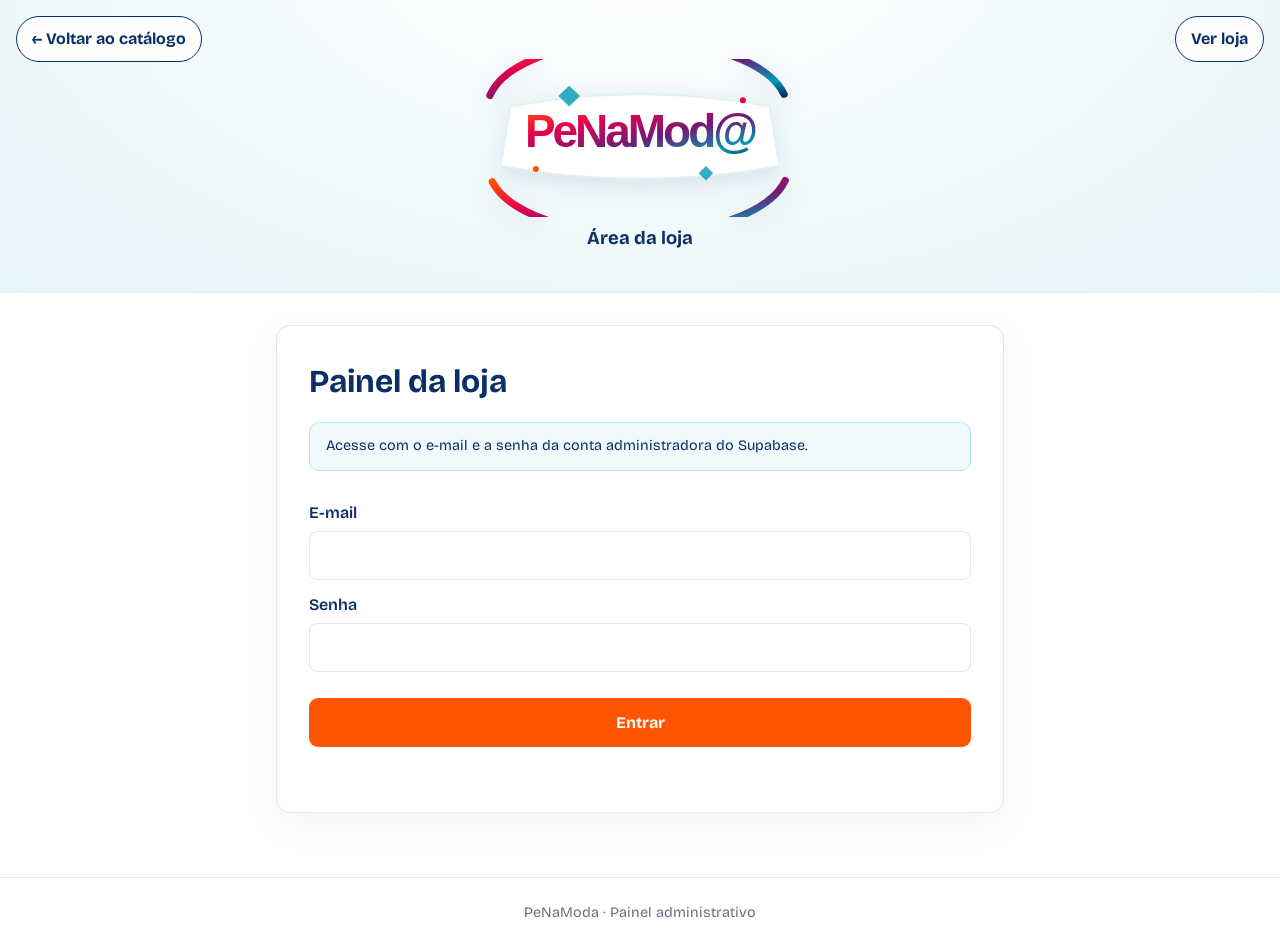
==== commit 3b00641b: "Add multi-size product selection and admin workflow" ====
--- a/admin.html
+++ b/admin.html
@@ -1,41 +1,96 @@
 <!DOCTYPE html>
 <html lang="pt-BR">
 <head>
-  <meta charset="UTF-8"><meta name="viewport" content="width=device-width, initial-scale=1">
-  <meta name="description" content="Acesso administrativo e gestão de produtos PeNaModa."><meta name="theme-color" content="#0A2E66">
+  <meta charset="UTF-8">
+  <meta name="viewport" content="width=device-width, initial-scale=1">
+  <meta name="description" content="Acesso administrativo e gestão de produtos PeNaModa.">
+  <meta name="theme-color" content="#0A2E66">
   <title>Área da loja — PeNaModa</title>
-  <link rel="preconnect" href="https://fonts.googleapis.com"><link rel="preconnect" href="https://fonts.gstatic.com" crossorigin>
+  <link rel="preconnect" href="https://fonts.googleapis.com">
+  <link rel="preconnect" href="https://fonts.gstatic.com" crossorigin>
   <link href="https://fonts.googleapis.com/css2?family=Bricolage+Grotesque:opsz,wght@12..96,400;12..96,600;12..96,800&display=swap" rel="stylesheet">
-  <link rel="stylesheet" href="assets/css/site.css"><script type="module" src="assets/js/admin.js"></script>
+  <link rel="stylesheet" href="assets/css/site.css">
+  <script type="module" src="assets/js/admin.js"></script>
 </head>
 <body>
-  <header class="hero admin-hero"><nav class="top-actions" aria-label="Navegação"><a class="top-button" href="index.html">← Voltar ao catálogo</a><a class="top-button" href="index.html">Ver loja</a></nav><a href="index.html" aria-label="PeNaModa — início"><img class="brand" src="assets/img/logo.svg" alt="PeNaModa" width="760" height="260"></a><p class="tagline">Painel administrativo</p><p>Cadastre, edite e controle os produtos da loja.</p></header>
+  <header class="hero admin-hero">
+    <nav class="top-actions" aria-label="Navegação">
+      <a class="top-button" href="index.html">← Voltar ao catálogo</a>
+      <a class="top-button" href="index.html">Ver loja</a>
+    </nav>
+    <a href="index.html" aria-label="PeNaModa — início"><img class="brand" src="assets/img/logo.svg" alt="PeNaModa — moda para toda a família" width="760" height="260"></a>
+    <p class="tagline">Área da loja</p>
+  </header>
   <main class="admin-main">
     <section class="admin-card" aria-labelledby="admin-heading">
-      <h1 id="admin-heading">Área da loja</h1>
-      <p class="admin-note">Acesse com o e-mail e a senha da conta administradora do Supabase. A segurança das alterações também é aplicada no banco.</p>
-      <form class="admin-form" id="login-form"><label>E-mail<input id="admin-email" type="email" autocomplete="username" required></label><label>Senha<input id="admin-password" type="password" autocomplete="current-password" required></label><button class="primary-button" type="submit">Entrar</button></form>
+      <h1 id="admin-heading">Painel da loja</h1>
+      <p class="admin-note">Acesse com o e-mail e a senha da conta administradora do Supabase.</p>
+
+      <form class="admin-form" id="login-form">
+        <label>E-mail<input id="admin-email" type="email" autocomplete="username" required></label>
+        <label>Senha<input id="admin-password" type="password" autocomplete="current-password" required></label>
+        <button class="primary-button" type="submit">Entrar</button>
+      </form>
+
       <div id="admin-session" hidden>
-        <div class="admin-session-bar"><p id="admin-user"></p><button class="secondary-button" id="sign-out" type="button">Sair</button></div>
+        <div class="admin-session-bar">
+          <p id="admin-user"></p>
+          <button class="secondary-button" id="sign-out" type="button">Sair</button>
+        </div>
+
         <h2 id="form-title">Cadastrar produto</h2>
+
         <form class="admin-form" id="product-form">
           <input type="hidden" id="editing-id">
-          <label>Nome claro (marca + produto + cor/público)<input name="descricao" type="text" maxlength="160" required placeholder="Ex.: Tênis Beira Rio Casual Branco Feminino"></label>
+
+          <label>SKU / código do produto<input name="codigo" type="text" maxlength="60" placeholder="Ex.: 3452A"></label>
+          <label>Nome do produto<input name="descricao" type="text" maxlength="160" required placeholder="Ex.: Tênis casual feminino"></label>
           <label>Preço em reais<input name="valor" type="number" min="0" step="0.01" required placeholder="89.90"></label>
-          <label>Público<select name="publico"><option value="">Selecione</option><option>Feminino</option><option>Masculino</option><option>Infantil</option><option>Unissex</option></select></label>
+
+          <label>Público
+            <select name="publico" id="publico-select">
+              <option value="">Selecione</option>
+              <option value="FA">Feminino Adulto</option>
+              <option value="MA">Masculino Adulto</option>
+              <option value="FI">Feminino Infantil</option>
+              <option value="MI">Masculino Infantil</option>
+            </select>
+          </label>
+
           <label>Categoria<select name="categoria"><option value="">Selecione</option><option>Calçados</option><option>Vestuário</option><option>Meias</option><option>Acessórios</option></select></label>
-          <label>Cor<input name="cor" type="text" maxlength="60" placeholder="Ex.: Branco, Nude/Bege, Rosa"></label>
-          <label>Tamanhos/numerações separados por vírgula<input name="tamanhos" type="text" maxlength="160" placeholder="Ex.: 33, 34, 35, 36 ou PP, P, M, G, GG"></label>
+          <label>Cor<input name="cor" type="text" maxlength="60" placeholder="Ex.: Branco, Preto, Nude"></label>
+
+          <div class="size-selector-wrap">
+            <label>Selecione os tamanhos disponíveis</label>
+            <div id="size-selector" class="size-selector" aria-live="polite"></div>
+            <input type="hidden" name="tamanhos" id="tamanhos-hidden">
+            <div id="custom-size-wrap" class="custom-size-wrap" hidden>
+              <label>Outro tamanho<input id="custom-size-input" type="text" maxlength="30" placeholder="Ex.: 42,5 / M / G"></label>
+            </div>
+          </div>
+
           <label>Estoque total (unidades)<input name="estoque" type="number" min="0" step="1" placeholder="Deixe vazio se ainda não controlar"></label>
           <label>Foto (URL pública ou caminho no repositório)<input name="foto" type="text" maxlength="500" placeholder="Ex.: imagens/tenis-branco.jpg"></label>
-          <p class="help-text">Fotos públicas devem mostrar o produto inteiro e com boa iluminação. Para vários ângulos, adicione links às descrições até configurar galeria de imagens.</p>
-          <div class="form-actions"><button class="primary-button" id="save-product" type="submit">Salvar e publicar produto</button><button class="secondary-button" id="cancel-edit" type="button" hidden>Cancelar edição</button></div>
+
+          <div class="price-block">
+            <label>Preço com desconto (opcional)<input name="preco_desconto" type="number" min="0" step="0.01" placeholder="Ex.: 69.90"></label>
+          </div>
+
+          <p class="help-text">Fotos públicas devem mostrar o produto inteiro e com boa iluminação. O campo de tamanhos aceita múltiplos valores e será salvo em texto separado por vírgulas.</p>
+
+          <div class="form-actions">
+            <button class="primary-button" id="save-product" type="submit">Salvar e publicar produto</button>
+            <button class="secondary-button" id="cancel-edit" type="button" hidden>Cancelar edição</button>
+          </div>
         </form>
-        <section class="admin-finder" aria-label="Localizar produtos"><h2>Localizar produtos</h2><p class="help-text">Pesquise rapidamente por nome, marca, cor, tamanho ou situação do estoque.</p><div class="admin-search-grid"><label>Buscar<input id="admin-search" type="search" placeholder="Nome, marca, modelo..."></label><label>Tamanho<input id="admin-size-filter" type="search" placeholder="Ex.: 36"></label><label>Cor<input id="admin-color-filter" type="search" placeholder="Ex.: bege"></label><label>Estoque<select id="admin-stock-filter"><option value="">Todos</option><option value="available">Disponíveis</option><option value="empty">Esgotados</option><option value="unknown">Não informado</option></select></label></div><p class="help-text" id="admin-filter-count" aria-live="polite"></p></section>
-        <h2>Produtos cadastrados</h2><div id="admin-product-list" class="admin-product-list" aria-live="polite"></div>
+
+        <h2>Produtos cadastrados</h2>
+        <div id="admin-product-list" class="admin-product-list" aria-live="polite"></div>
       </div>
+
       <p class="admin-status" id="admin-status" role="status" aria-live="polite"></p>
     </section>
-  </main><footer class="site-footer">PeNaModa · Painel administrativo</footer>
+  </main>
+  <footer class="site-footer">PeNaModa · Painel administrativo</footer>
 </body>
 </html>
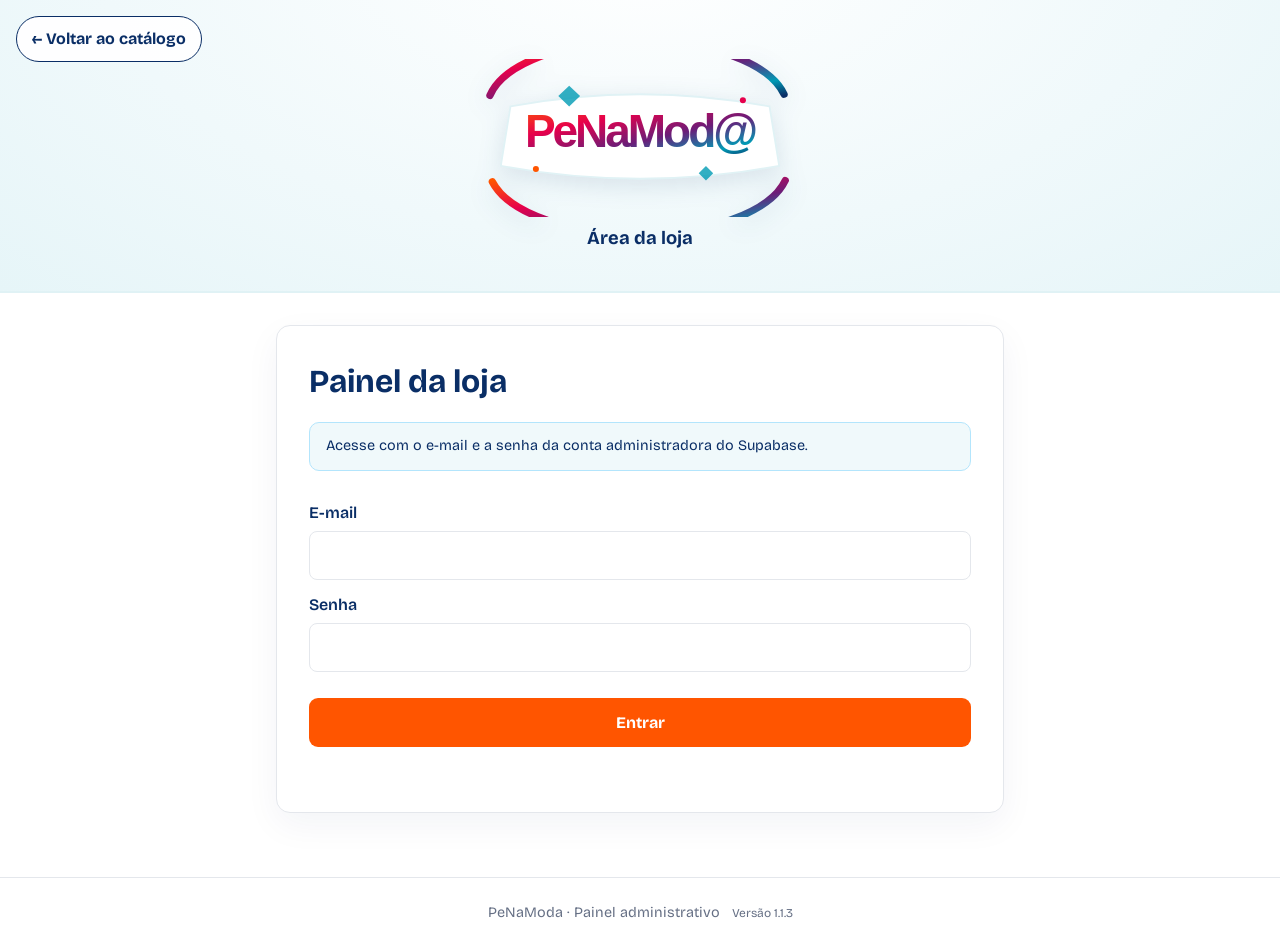
==== commit 49996617: "Release v1.1.3 product editor, sizes, images and discounts" ====
--- a/admin.html
+++ b/admin.html
@@ -1,96 +1,17 @@
 <!DOCTYPE html>
-<html lang="pt-BR">
-<head>
-  <meta charset="UTF-8">
-  <meta name="viewport" content="width=device-width, initial-scale=1">
-  <meta name="description" content="Acesso administrativo e gestão de produtos PeNaModa.">
-  <meta name="theme-color" content="#0A2E66">
-  <title>Área da loja — PeNaModa</title>
-  <link rel="preconnect" href="https://fonts.googleapis.com">
-  <link rel="preconnect" href="https://fonts.gstatic.com" crossorigin>
-  <link href="https://fonts.googleapis.com/css2?family=Bricolage+Grotesque:opsz,wght@12..96,400;12..96,600;12..96,800&display=swap" rel="stylesheet">
-  <link rel="stylesheet" href="assets/css/site.css">
-  <script type="module" src="assets/js/admin.js"></script>
-</head>
-<body>
-  <header class="hero admin-hero">
-    <nav class="top-actions" aria-label="Navegação">
-      <a class="top-button" href="index.html">← Voltar ao catálogo</a>
-      <a class="top-button" href="index.html">Ver loja</a>
-    </nav>
-    <a href="index.html" aria-label="PeNaModa — início"><img class="brand" src="assets/img/logo.svg" alt="PeNaModa — moda para toda a família" width="760" height="260"></a>
-    <p class="tagline">Área da loja</p>
-  </header>
-  <main class="admin-main">
-    <section class="admin-card" aria-labelledby="admin-heading">
-      <h1 id="admin-heading">Painel da loja</h1>
-      <p class="admin-note">Acesse com o e-mail e a senha da conta administradora do Supabase.</p>
-
-      <form class="admin-form" id="login-form">
-        <label>E-mail<input id="admin-email" type="email" autocomplete="username" required></label>
-        <label>Senha<input id="admin-password" type="password" autocomplete="current-password" required></label>
-        <button class="primary-button" type="submit">Entrar</button>
-      </form>
-
-      <div id="admin-session" hidden>
-        <div class="admin-session-bar">
-          <p id="admin-user"></p>
-          <button class="secondary-button" id="sign-out" type="button">Sair</button>
-        </div>
-
-        <h2 id="form-title">Cadastrar produto</h2>
-
-        <form class="admin-form" id="product-form">
-          <input type="hidden" id="editing-id">
-
-          <label>SKU / código do produto<input name="codigo" type="text" maxlength="60" placeholder="Ex.: 3452A"></label>
-          <label>Nome do produto<input name="descricao" type="text" maxlength="160" required placeholder="Ex.: Tênis casual feminino"></label>
-          <label>Preço em reais<input name="valor" type="number" min="0" step="0.01" required placeholder="89.90"></label>
-
-          <label>Público
-            <select name="publico" id="publico-select">
-              <option value="">Selecione</option>
-              <option value="FA">Feminino Adulto</option>
-              <option value="MA">Masculino Adulto</option>
-              <option value="FI">Feminino Infantil</option>
-              <option value="MI">Masculino Infantil</option>
-            </select>
-          </label>
-
-          <label>Categoria<select name="categoria"><option value="">Selecione</option><option>Calçados</option><option>Vestuário</option><option>Meias</option><option>Acessórios</option></select></label>
-          <label>Cor<input name="cor" type="text" maxlength="60" placeholder="Ex.: Branco, Preto, Nude"></label>
-
-          <div class="size-selector-wrap">
-            <label>Selecione os tamanhos disponíveis</label>
-            <div id="size-selector" class="size-selector" aria-live="polite"></div>
-            <input type="hidden" name="tamanhos" id="tamanhos-hidden">
-            <div id="custom-size-wrap" class="custom-size-wrap" hidden>
-              <label>Outro tamanho<input id="custom-size-input" type="text" maxlength="30" placeholder="Ex.: 42,5 / M / G"></label>
-            </div>
-          </div>
-
-          <label>Estoque total (unidades)<input name="estoque" type="number" min="0" step="1" placeholder="Deixe vazio se ainda não controlar"></label>
-          <label>Foto (URL pública ou caminho no repositório)<input name="foto" type="text" maxlength="500" placeholder="Ex.: imagens/tenis-branco.jpg"></label>
-
-          <div class="price-block">
-            <label>Preço com desconto (opcional)<input name="preco_desconto" type="number" min="0" step="0.01" placeholder="Ex.: 69.90"></label>
-          </div>
-
-          <p class="help-text">Fotos públicas devem mostrar o produto inteiro e com boa iluminação. O campo de tamanhos aceita múltiplos valores e será salvo em texto separado por vírgulas.</p>
-
-          <div class="form-actions">
-            <button class="primary-button" id="save-product" type="submit">Salvar e publicar produto</button>
-            <button class="secondary-button" id="cancel-edit" type="button" hidden>Cancelar edição</button>
-          </div>
-        </form>
-
-        <h2>Produtos cadastrados</h2>
-        <div id="admin-product-list" class="admin-product-list" aria-live="polite"></div>
-      </div>
-
-      <p class="admin-status" id="admin-status" role="status" aria-live="polite"></p>
-    </section>
-  </main>
-  <footer class="site-footer">PeNaModa · Painel administrativo</footer>
-</body>
-</html>
+<html lang="pt-BR"><head><meta charset="UTF-8"><meta name="viewport" content="width=device-width, initial-scale=1"><meta name="theme-color" content="#0A2E66"><meta name="site-version" content="1.1.3"><title>Área da loja — PeNaModa</title><link rel="preconnect" href="https://fonts.googleapis.com"><link rel="preconnect" href="https://fonts.gstatic.com" crossorigin><link href="https://fonts.googleapis.com/css2?family=Bricolage+Grotesque:opsz,wght@12..96,400;12..96,600;12..96,800&display=swap" rel="stylesheet"><link rel="stylesheet" href="assets/css/site.css"><link rel="stylesheet" href="assets/css/admin-products.css"><script type="module" src="assets/js/admin.js?v=1.1.3"></script></head>
+<body><header class="hero admin-hero"><nav class="top-actions" aria-label="Navegação"><a class="top-button" href="index.html">← Voltar ao catálogo</a></nav><a href="index.html"><img class="brand" src="assets/img/logo.svg" alt="PeNaModa" width="760" height="260"></a><p class="tagline">Área da loja</p></header>
+<main class="admin-main"><section class="admin-card" aria-labelledby="admin-heading"><h1 id="admin-heading">Painel da loja</h1><p class="admin-note">Acesse com o e-mail e a senha da conta administradora do Supabase.</p>
+<form class="admin-form" id="login-form"><label>E-mail<input id="admin-email" type="email" autocomplete="username" required></label><label>Senha<input id="admin-password" type="password" autocomplete="current-password" required></label><button class="primary-button" type="submit">Entrar</button></form>
+<div id="admin-session" hidden><div class="admin-session-bar"><p id="admin-user"></p><button class="secondary-button" id="sign-out" type="button">Sair</button></div><h2 id="form-title">Cadastrar produto</h2>
+<form class="admin-form" id="product-form"><input type="hidden" id="editing-id">
+<label>SKU / código do produto<input name="codigo" type="text" maxlength="60" placeholder="Ex.: 3452A"></label>
+<label>Descrição do produto<textarea name="descricao" maxlength="500" rows="3" required placeholder="Nome e detalhes do produto"></textarea></label>
+<label>Gênero / público<select name="publico" id="publico-select" required><option value="">Selecione</option><option value="FA">FA — Feminino Adulto</option><option value="MA">MA — Masculino Adulto</option><option value="FI">FI — Feminino Infantil</option><option value="MI">MI — Masculino Infantil</option></select></label>
+<div class="size-selector-wrap"><span class="form-label">Tamanhos disponíveis <small>(selecione vários)</small></span><div id="size-selector" class="size-selector" aria-label="Tamanhos disponíveis"></div><input type="hidden" name="tamanhos" id="tamanhos-hidden"><div id="custom-size-wrap" hidden><label>Outros tamanhos, separados por vírgula<input id="custom-size-input" type="text" maxlength="120" placeholder="Ex.: 42,5, PP, GG"></label></div></div>
+<label>Categoria<select name="categoria"><option value="">Selecione</option><option>Calçados</option><option>Vestuário</option><option>Meias</option><option>Acessórios</option></select></label><label>Cor<input name="cor" type="text" maxlength="60" placeholder="Ex.: Branco, Nude, Rosa"></label>
+<label>Preço de venda (R$)<input name="valor" type="number" min="0" step="0.01" required placeholder="89.90"></label><label>Preço promocional (R$) — opcional<input name="preco_desconto" type="number" min="0" step="0.01" placeholder="69.90"></label>
+<label>Estoque total (unidades)<input name="estoque" type="number" min="0" step="1" placeholder="Deixe vazio se não controlar"></label>
+<div class="upload-field"><label for="foto-arquivo">Foto do produto (JPG, PNG ou WebP)</label><input id="foto-arquivo" type="file" accept="image/jpeg,image/png,image/webp"><div class="photo-preview-wrap"><img id="foto-preview" alt="Prévia da foto do produto" hidden><button id="remover-foto" type="button" class="secondary-button" hidden>Remover foto</button></div><label>Ou informe uma URL/caminho público<input name="foto" id="foto-url" type="text" maxlength="500" placeholder="https://... ou caminho da imagem"></label><p class="help-text">A foto selecionada será enviada ao armazenamento público de imagens da loja.</p></div>
+<div class="form-actions"><button class="primary-button" id="save-product" type="submit">Salvar e publicar produto</button><button class="secondary-button" id="cancel-edit" type="button" hidden>Cancelar edição</button></div></form>
+<h2>Produtos cadastrados</h2><div id="admin-product-list" class="admin-product-list" aria-live="polite"></div></div><p class="admin-status" id="admin-status" role="status" aria-live="polite"></p></section></main><footer class="site-footer">PeNaModa · Painel administrativo <span class="admin-version">Versão 1.1.3</span></footer></body></html>
--- a/assets/css/admin-products.css
+++ b/assets/css/admin-products.css
@@ -0,0 +1,17 @@
+/* Product editor: multi-select size chips, previews, discount prices. */
+.size-selector-wrap { display:grid; gap:9px; }
+.form-label { font-weight:700; color:var(--ink); }
+.form-label small { color:var(--muted); font-weight:400; }
+.size-selector { display:flex; flex-wrap:wrap; gap:8px; padding:4px 0; }
+.size-option { min-width:42px; height:42px; padding:0 12px; border:1px solid var(--line); border-radius:999px; background:#fff; color:var(--navy); font:inherit; font-weight:700; cursor:pointer; transition:.18s ease; }
+.size-option:hover,.size-option:focus-visible { border-color:var(--cyan); outline:none; box-shadow:0 0 0 3px #009bb51a; }
+.size-option.selected { border-color:var(--navy); background:var(--navy); color:#fff; }
+.size-option.size-other { border-style:dashed; }
+.size-selector-wrap [hidden],.photo-preview-wrap [hidden] { display:none!important; }
+.upload-field { display:grid; gap:10px; }
+.photo-preview-wrap { display:flex; align-items:center; gap:12px; flex-wrap:wrap; }
+#foto-preview { display:block; width:130px; height:150px; object-fit:contain; border:1px solid var(--line); border-radius:14px; background:var(--soft); }
+.admin-product-thumb { width:64px; height:74px; object-fit:contain; border-radius:10px; background:var(--soft); }
+.admin-product-row { display:flex; align-items:center; gap:14px; }
+.admin-version { display:inline-block; margin-left:8px; color:var(--muted); font-size:.75rem; }
+@media(max-width:520px){.size-option{min-width:40px;height:40px;padding:0 10px}.admin-product-row{align-items:flex-start;flex-wrap:wrap}}
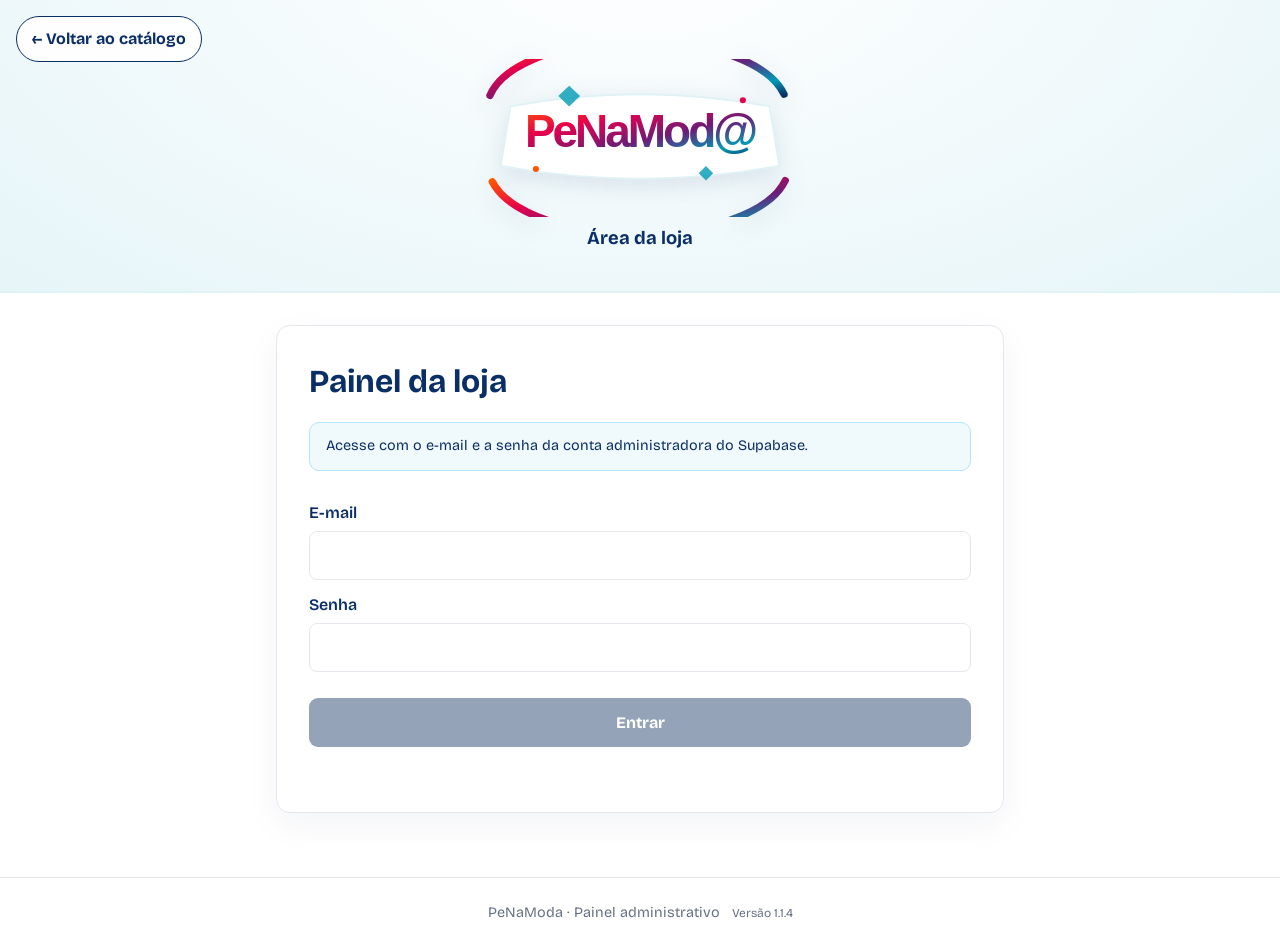
==== commit 6cd99245: "Require admin login and refresh product editor page" ====
--- a/admin.html
+++ b/admin.html
@@ -1,8 +1,8 @@
 <!DOCTYPE html>
-<html lang="pt-BR"><head><meta charset="UTF-8"><meta name="viewport" content="width=device-width, initial-scale=1"><meta name="theme-color" content="#0A2E66"><meta name="site-version" content="1.1.3"><title>Área da loja — PeNaModa</title><link rel="preconnect" href="https://fonts.googleapis.com"><link rel="preconnect" href="https://fonts.gstatic.com" crossorigin><link href="https://fonts.googleapis.com/css2?family=Bricolage+Grotesque:opsz,wght@12..96,400;12..96,600;12..96,800&display=swap" rel="stylesheet"><link rel="stylesheet" href="assets/css/site.css"><link rel="stylesheet" href="assets/css/admin-products.css"><script type="module" src="assets/js/admin.js?v=1.1.3"></script></head>
+<html lang="pt-BR"><head><meta charset="UTF-8"><meta name="viewport" content="width=device-width, initial-scale=1"><meta name="theme-color" content="#0A2E66"><meta name="site-version" content="1.1.4"><title>Área da loja — PeNaModa</title><link rel="preconnect" href="https://fonts.googleapis.com"><link rel="preconnect" href="https://fonts.gstatic.com" crossorigin><link href="https://fonts.googleapis.com/css2?family=Bricolage+Grotesque:opsz,wght@12..96,400;12..96,600;12..96,800&display=swap" rel="stylesheet"><link rel="stylesheet" href="assets/css/site.css"><link rel="stylesheet" href="assets/css/admin-products.css?v=1.1.3"><script type="module" src="assets/js/admin.js?v=1.1.4"></script></head>
 <body><header class="hero admin-hero"><nav class="top-actions" aria-label="Navegação"><a class="top-button" href="index.html">← Voltar ao catálogo</a></nav><a href="index.html"><img class="brand" src="assets/img/logo.svg" alt="PeNaModa" width="760" height="260"></a><p class="tagline">Área da loja</p></header>
 <main class="admin-main"><section class="admin-card" aria-labelledby="admin-heading"><h1 id="admin-heading">Painel da loja</h1><p class="admin-note">Acesse com o e-mail e a senha da conta administradora do Supabase.</p>
-<form class="admin-form" id="login-form"><label>E-mail<input id="admin-email" type="email" autocomplete="username" required></label><label>Senha<input id="admin-password" type="password" autocomplete="current-password" required></label><button class="primary-button" type="submit">Entrar</button></form>
+<form class="admin-form" id="login-form"><label>E-mail<input id="admin-email" type="email" autocomplete="username" required></label><label>Senha<input id="admin-password" type="password" autocomplete="current-password" required></label><button class="primary-button" type="submit" disabled>Entrar</button></form>
 <div id="admin-session" hidden><div class="admin-session-bar"><p id="admin-user"></p><button class="secondary-button" id="sign-out" type="button">Sair</button></div><h2 id="form-title">Cadastrar produto</h2>
 <form class="admin-form" id="product-form"><input type="hidden" id="editing-id">
 <label>SKU / código do produto<input name="codigo" type="text" maxlength="60" placeholder="Ex.: 3452A"></label>
@@ -14,4 +14,4 @@
 <label>Estoque total (unidades)<input name="estoque" type="number" min="0" step="1" placeholder="Deixe vazio se não controlar"></label>
 <div class="upload-field"><label for="foto-arquivo">Foto do produto (JPG, PNG ou WebP)</label><input id="foto-arquivo" type="file" accept="image/jpeg,image/png,image/webp"><div class="photo-preview-wrap"><img id="foto-preview" alt="Prévia da foto do produto" hidden><button id="remover-foto" type="button" class="secondary-button" hidden>Remover foto</button></div><label>Ou informe uma URL/caminho público<input name="foto" id="foto-url" type="text" maxlength="500" placeholder="https://... ou caminho da imagem"></label><p class="help-text">A foto selecionada será enviada ao armazenamento público de imagens da loja.</p></div>
 <div class="form-actions"><button class="primary-button" id="save-product" type="submit">Salvar e publicar produto</button><button class="secondary-button" id="cancel-edit" type="button" hidden>Cancelar edição</button></div></form>
-<h2>Produtos cadastrados</h2><div id="admin-product-list" class="admin-product-list" aria-live="polite"></div></div><p class="admin-status" id="admin-status" role="status" aria-live="polite"></p></section></main><footer class="site-footer">PeNaModa · Painel administrativo <span class="admin-version">Versão 1.1.3</span></footer></body></html>
+<h2>Produtos cadastrados</h2><div id="admin-product-list" class="admin-product-list" aria-live="polite"></div></div><p class="admin-status" id="admin-status" role="status" aria-live="polite"></p></section></main><footer class="site-footer">PeNaModa · Painel administrativo <span class="admin-version">Versão 1.1.4</span></footer></body></html>
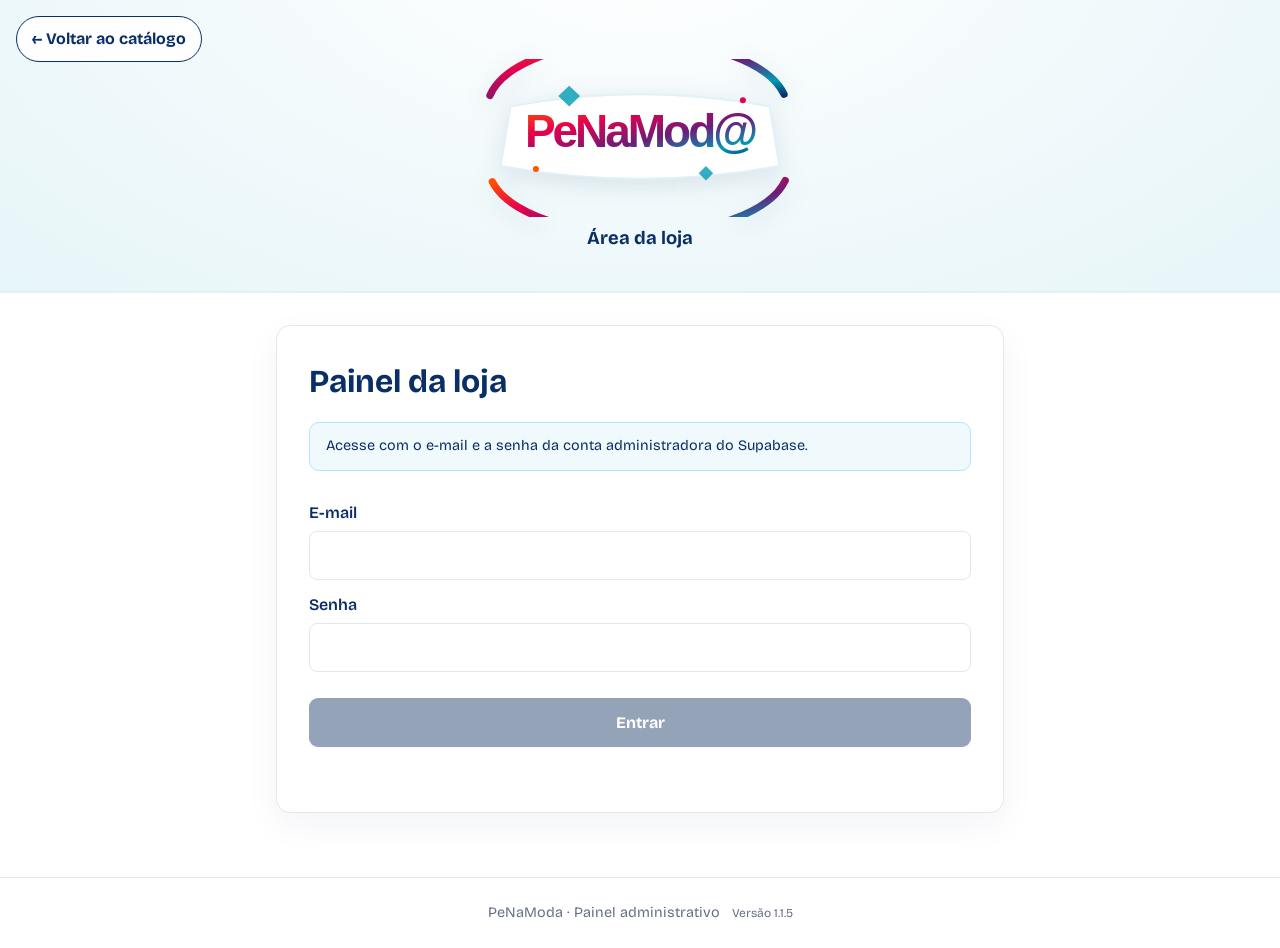
==== commit 72bb1a54: "Diagnose product save failures and prepare Supabase schema/policies v1.1.5" ====
--- a/admin.html
+++ b/admin.html
@@ -1,17 +1,12 @@
 <!DOCTYPE html>
-<html lang="pt-BR"><head><meta charset="UTF-8"><meta name="viewport" content="width=device-width, initial-scale=1"><meta name="theme-color" content="#0A2E66"><meta name="site-version" content="1.1.4"><title>Área da loja — PeNaModa</title><link rel="preconnect" href="https://fonts.googleapis.com"><link rel="preconnect" href="https://fonts.gstatic.com" crossorigin><link href="https://fonts.googleapis.com/css2?family=Bricolage+Grotesque:opsz,wght@12..96,400;12..96,600;12..96,800&display=swap" rel="stylesheet"><link rel="stylesheet" href="assets/css/site.css"><link rel="stylesheet" href="assets/css/admin-products.css?v=1.1.3"><script type="module" src="assets/js/admin.js?v=1.1.4"></script></head>
+<html lang="pt-BR"><head><meta charset="UTF-8"><meta name="viewport" content="width=device-width, initial-scale=1"><meta name="theme-color" content="#0A2E66"><meta name="site-version" content="1.1.5"><title>Área da loja — PeNaModa</title><link rel="preconnect" href="https://fonts.googleapis.com"><link rel="preconnect" href="https://fonts.gstatic.com" crossorigin><link href="https://fonts.googleapis.com/css2?family=Bricolage+Grotesque:opsz,wght@12..96,400;12..96,600;12..96,800&display=swap" rel="stylesheet"><link rel="stylesheet" href="assets/css/site.css"><link rel="stylesheet" href="assets/css/admin-products.css?v=1.1.3"><script type="module" src="assets/js/admin.js?v=1.1.5"></script></head>
 <body><header class="hero admin-hero"><nav class="top-actions" aria-label="Navegação"><a class="top-button" href="index.html">← Voltar ao catálogo</a></nav><a href="index.html"><img class="brand" src="assets/img/logo.svg" alt="PeNaModa" width="760" height="260"></a><p class="tagline">Área da loja</p></header>
 <main class="admin-main"><section class="admin-card" aria-labelledby="admin-heading"><h1 id="admin-heading">Painel da loja</h1><p class="admin-note">Acesse com o e-mail e a senha da conta administradora do Supabase.</p>
 <form class="admin-form" id="login-form"><label>E-mail<input id="admin-email" type="email" autocomplete="username" required></label><label>Senha<input id="admin-password" type="password" autocomplete="current-password" required></label><button class="primary-button" type="submit" disabled>Entrar</button></form>
 <div id="admin-session" hidden><div class="admin-session-bar"><p id="admin-user"></p><button class="secondary-button" id="sign-out" type="button">Sair</button></div><h2 id="form-title">Cadastrar produto</h2>
-<form class="admin-form" id="product-form"><input type="hidden" id="editing-id">
-<label>SKU / código do produto<input name="codigo" type="text" maxlength="60" placeholder="Ex.: 3452A"></label>
-<label>Descrição do produto<textarea name="descricao" maxlength="500" rows="3" required placeholder="Nome e detalhes do produto"></textarea></label>
+<form class="admin-form" id="product-form"><input type="hidden" id="editing-id"><label>SKU / código do produto<input name="codigo" type="text" maxlength="60" placeholder="Ex.: 3452A"></label><label>Descrição do produto<textarea name="descricao" maxlength="500" rows="3" required placeholder="Nome e detalhes do produto"></textarea></label>
 <label>Gênero / público<select name="publico" id="publico-select" required><option value="">Selecione</option><option value="FA">FA — Feminino Adulto</option><option value="MA">MA — Masculino Adulto</option><option value="FI">FI — Feminino Infantil</option><option value="MI">MI — Masculino Infantil</option></select></label>
 <div class="size-selector-wrap"><span class="form-label">Tamanhos disponíveis <small>(selecione vários)</small></span><div id="size-selector" class="size-selector" aria-label="Tamanhos disponíveis"></div><input type="hidden" name="tamanhos" id="tamanhos-hidden"><div id="custom-size-wrap" hidden><label>Outros tamanhos, separados por vírgula<input id="custom-size-input" type="text" maxlength="120" placeholder="Ex.: 42,5, PP, GG"></label></div></div>
-<label>Categoria<select name="categoria"><option value="">Selecione</option><option>Calçados</option><option>Vestuário</option><option>Meias</option><option>Acessórios</option></select></label><label>Cor<input name="cor" type="text" maxlength="60" placeholder="Ex.: Branco, Nude, Rosa"></label>
-<label>Preço de venda (R$)<input name="valor" type="number" min="0" step="0.01" required placeholder="89.90"></label><label>Preço promocional (R$) — opcional<input name="preco_desconto" type="number" min="0" step="0.01" placeholder="69.90"></label>
-<label>Estoque total (unidades)<input name="estoque" type="number" min="0" step="1" placeholder="Deixe vazio se não controlar"></label>
+<label>Categoria<select name="categoria"><option value="">Selecione</option><option>Calçados</option><option>Vestuário</option><option>Meias</option><option>Acessórios</option></select></label><label>Cor<input name="cor" type="text" maxlength="60" placeholder="Ex.: Branco, Nude, Rosa"></label><label>Preço de venda (R$)<input name="valor" type="number" min="0" step="0.01" required placeholder="89.90"></label><label>Preço promocional (R$) — opcional<input name="preco_desconto" type="number" min="0" step="0.01" placeholder="69.90"></label><label>Estoque total (unidades)<input name="estoque" type="number" min="0" step="1" placeholder="Deixe vazio se não controlar"></label>
 <div class="upload-field"><label for="foto-arquivo">Foto do produto (JPG, PNG ou WebP)</label><input id="foto-arquivo" type="file" accept="image/jpeg,image/png,image/webp"><div class="photo-preview-wrap"><img id="foto-preview" alt="Prévia da foto do produto" hidden><button id="remover-foto" type="button" class="secondary-button" hidden>Remover foto</button></div><label>Ou informe uma URL/caminho público<input name="foto" id="foto-url" type="text" maxlength="500" placeholder="https://... ou caminho da imagem"></label><p class="help-text">A foto selecionada será enviada ao armazenamento público de imagens da loja.</p></div>
-<div class="form-actions"><button class="primary-button" id="save-product" type="submit">Salvar e publicar produto</button><button class="secondary-button" id="cancel-edit" type="button" hidden>Cancelar edição</button></div></form>
-<h2>Produtos cadastrados</h2><div id="admin-product-list" class="admin-product-list" aria-live="polite"></div></div><p class="admin-status" id="admin-status" role="status" aria-live="polite"></p></section></main><footer class="site-footer">PeNaModa · Painel administrativo <span class="admin-version">Versão 1.1.4</span></footer></body></html>
+<div class="form-actions"><button class="primary-button" id="save-product" type="submit">Salvar e publicar produto</button><button class="secondary-button" id="cancel-edit" type="button" hidden>Cancelar edição</button></div></form><h2>Produtos cadastrados</h2><div id="admin-product-list" class="admin-product-list" aria-live="polite"></div></div><p class="admin-status" id="admin-status" role="status" aria-live="polite"></p></section></main><footer class="site-footer">PeNaModa · Painel administrativo <span class="admin-version">Versão 1.1.5</span></footer></body></html>
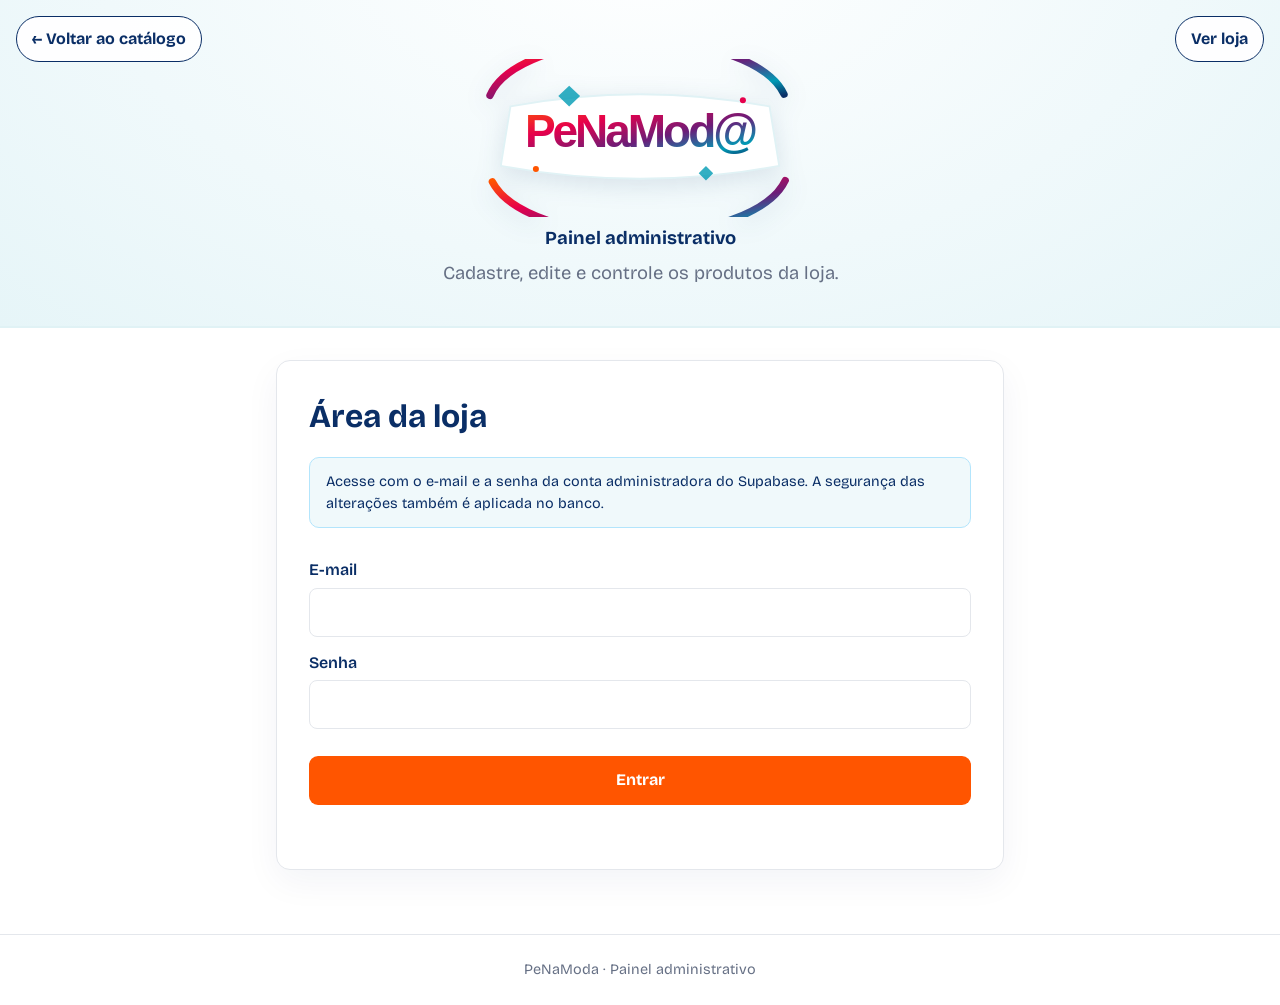
==== commit 3a09b799: "Merge 09d23303a62c5ee190f5a41735fa25dd39c0307d into 72bb1a545fdb9700bb6e8427244e3eee4228ab7e" ====
--- a/admin.html
+++ b/admin.html
@@ -1,12 +1,41 @@
 <!DOCTYPE html>
-<html lang="pt-BR"><head><meta charset="UTF-8"><meta name="viewport" content="width=device-width, initial-scale=1"><meta name="theme-color" content="#0A2E66"><meta name="site-version" content="1.1.5"><title>Área da loja — PeNaModa</title><link rel="preconnect" href="https://fonts.googleapis.com"><link rel="preconnect" href="https://fonts.gstatic.com" crossorigin><link href="https://fonts.googleapis.com/css2?family=Bricolage+Grotesque:opsz,wght@12..96,400;12..96,600;12..96,800&display=swap" rel="stylesheet"><link rel="stylesheet" href="assets/css/site.css"><link rel="stylesheet" href="assets/css/admin-products.css?v=1.1.3"><script type="module" src="assets/js/admin.js?v=1.1.5"></script></head>
-<body><header class="hero admin-hero"><nav class="top-actions" aria-label="Navegação"><a class="top-button" href="index.html">← Voltar ao catálogo</a></nav><a href="index.html"><img class="brand" src="assets/img/logo.svg" alt="PeNaModa" width="760" height="260"></a><p class="tagline">Área da loja</p></header>
-<main class="admin-main"><section class="admin-card" aria-labelledby="admin-heading"><h1 id="admin-heading">Painel da loja</h1><p class="admin-note">Acesse com o e-mail e a senha da conta administradora do Supabase.</p>
-<form class="admin-form" id="login-form"><label>E-mail<input id="admin-email" type="email" autocomplete="username" required></label><label>Senha<input id="admin-password" type="password" autocomplete="current-password" required></label><button class="primary-button" type="submit" disabled>Entrar</button></form>
-<div id="admin-session" hidden><div class="admin-session-bar"><p id="admin-user"></p><button class="secondary-button" id="sign-out" type="button">Sair</button></div><h2 id="form-title">Cadastrar produto</h2>
-<form class="admin-form" id="product-form"><input type="hidden" id="editing-id"><label>SKU / código do produto<input name="codigo" type="text" maxlength="60" placeholder="Ex.: 3452A"></label><label>Descrição do produto<textarea name="descricao" maxlength="500" rows="3" required placeholder="Nome e detalhes do produto"></textarea></label>
-<label>Gênero / público<select name="publico" id="publico-select" required><option value="">Selecione</option><option value="FA">FA — Feminino Adulto</option><option value="MA">MA — Masculino Adulto</option><option value="FI">FI — Feminino Infantil</option><option value="MI">MI — Masculino Infantil</option></select></label>
-<div class="size-selector-wrap"><span class="form-label">Tamanhos disponíveis <small>(selecione vários)</small></span><div id="size-selector" class="size-selector" aria-label="Tamanhos disponíveis"></div><input type="hidden" name="tamanhos" id="tamanhos-hidden"><div id="custom-size-wrap" hidden><label>Outros tamanhos, separados por vírgula<input id="custom-size-input" type="text" maxlength="120" placeholder="Ex.: 42,5, PP, GG"></label></div></div>
-<label>Categoria<select name="categoria"><option value="">Selecione</option><option>Calçados</option><option>Vestuário</option><option>Meias</option><option>Acessórios</option></select></label><label>Cor<input name="cor" type="text" maxlength="60" placeholder="Ex.: Branco, Nude, Rosa"></label><label>Preço de venda (R$)<input name="valor" type="number" min="0" step="0.01" required placeholder="89.90"></label><label>Preço promocional (R$) — opcional<input name="preco_desconto" type="number" min="0" step="0.01" placeholder="69.90"></label><label>Estoque total (unidades)<input name="estoque" type="number" min="0" step="1" placeholder="Deixe vazio se não controlar"></label>
-<div class="upload-field"><label for="foto-arquivo">Foto do produto (JPG, PNG ou WebP)</label><input id="foto-arquivo" type="file" accept="image/jpeg,image/png,image/webp"><div class="photo-preview-wrap"><img id="foto-preview" alt="Prévia da foto do produto" hidden><button id="remover-foto" type="button" class="secondary-button" hidden>Remover foto</button></div><label>Ou informe uma URL/caminho público<input name="foto" id="foto-url" type="text" maxlength="500" placeholder="https://... ou caminho da imagem"></label><p class="help-text">A foto selecionada será enviada ao armazenamento público de imagens da loja.</p></div>
-<div class="form-actions"><button class="primary-button" id="save-product" type="submit">Salvar e publicar produto</button><button class="secondary-button" id="cancel-edit" type="button" hidden>Cancelar edição</button></div></form><h2>Produtos cadastrados</h2><div id="admin-product-list" class="admin-product-list" aria-live="polite"></div></div><p class="admin-status" id="admin-status" role="status" aria-live="polite"></p></section></main><footer class="site-footer">PeNaModa · Painel administrativo <span class="admin-version">Versão 1.1.5</span></footer></body></html>
+<html lang="pt-BR">
+<head>
+  <meta charset="UTF-8"><meta name="viewport" content="width=device-width, initial-scale=1">
+  <meta name="description" content="Acesso administrativo e gestão de produtos PeNaModa."><meta name="theme-color" content="#0A2E66">
+  <title>Área da loja — PeNaModa</title>
+  <link rel="preconnect" href="https://fonts.googleapis.com"><link rel="preconnect" href="https://fonts.gstatic.com" crossorigin>
+  <link href="https://fonts.googleapis.com/css2?family=Bricolage+Grotesque:opsz,wght@12..96,400;12..96,600;12..96,800&display=swap" rel="stylesheet">
+  <link rel="stylesheet" href="assets/css/site.css"><script type="module" src="assets/js/admin.js"></script>
+</head>
+<body>
+  <header class="hero admin-hero"><nav class="top-actions" aria-label="Navegação"><a class="top-button" href="index.html">← Voltar ao catálogo</a><a class="top-button" href="index.html">Ver loja</a></nav><a href="index.html" aria-label="PeNaModa — início"><img class="brand" src="assets/img/logo.svg" alt="PeNaModa" width="760" height="260"></a><p class="tagline">Painel administrativo</p><p>Cadastre, edite e controle os produtos da loja.</p></header>
+  <main class="admin-main">
+    <section class="admin-card" aria-labelledby="admin-heading">
+      <h1 id="admin-heading">Área da loja</h1>
+      <p class="admin-note">Acesse com o e-mail e a senha da conta administradora do Supabase. A segurança das alterações também é aplicada no banco.</p>
+      <form class="admin-form" id="login-form"><label>E-mail<input id="admin-email" type="email" autocomplete="username" required></label><label>Senha<input id="admin-password" type="password" autocomplete="current-password" required></label><button class="primary-button" type="submit">Entrar</button></form>
+      <div id="admin-session" hidden>
+        <div class="admin-session-bar"><p id="admin-user"></p><button class="secondary-button" id="sign-out" type="button">Sair</button></div>
+        <h2 id="form-title">Cadastrar produto</h2>
+        <form class="admin-form" id="product-form">
+          <input type="hidden" id="editing-id">
+          <label>Nome claro (marca + produto + cor/público)<input name="descricao" type="text" maxlength="160" required placeholder="Ex.: Tênis Beira Rio Casual Branco Feminino"></label>
+          <label>Preço em reais<input name="valor" type="number" min="0" step="0.01" required placeholder="89.90"></label>
+          <label>Público<select name="publico"><option value="">Selecione</option><option>Feminino</option><option>Masculino</option><option>Infantil</option><option>Unissex</option></select></label>
+          <label>Categoria<select name="categoria"><option value="">Selecione</option><option>Calçados</option><option>Vestuário</option><option>Meias</option><option>Acessórios</option></select></label>
+          <label>Cor<input name="cor" type="text" maxlength="60" placeholder="Ex.: Branco, Nude/Bege, Rosa"></label>
+          <label>Tamanhos/numerações separados por vírgula<input name="tamanhos" type="text" maxlength="160" placeholder="Ex.: 33, 34, 35, 36 ou PP, P, M, G, GG"></label>
+          <label>Estoque total (unidades)<input name="estoque" type="number" min="0" step="1" placeholder="Deixe vazio se ainda não controlar"></label>
+          <label>Foto (URL pública ou caminho no repositório)<input name="foto" type="text" maxlength="500" placeholder="Ex.: imagens/tenis-branco.jpg"></label>
+          <p class="help-text">Fotos públicas devem mostrar o produto inteiro e com boa iluminação. Para vários ângulos, adicione links às descrições até configurar galeria de imagens.</p>
+          <div class="form-actions"><button class="primary-button" id="save-product" type="submit">Salvar e publicar produto</button><button class="secondary-button" id="cancel-edit" type="button" hidden>Cancelar edição</button></div>
+        </form>
+        <section class="admin-finder" aria-label="Localizar produtos"><h2>Localizar produtos</h2><p class="help-text">Pesquise rapidamente por nome, marca, cor, tamanho ou situação do estoque.</p><div class="admin-search-grid"><label>Buscar<input id="admin-search" type="search" placeholder="Nome, marca, modelo..."></label><label>Tamanho<input id="admin-size-filter" type="search" placeholder="Ex.: 36"></label><label>Cor<input id="admin-color-filter" type="search" placeholder="Ex.: bege"></label><label>Estoque<select id="admin-stock-filter"><option value="">Todos</option><option value="available">Disponíveis</option><option value="empty">Esgotados</option><option value="unknown">Não informado</option></select></label></div><p class="help-text" id="admin-filter-count" aria-live="polite"></p></section>
+        <h2>Produtos cadastrados</h2><div id="admin-product-list" class="admin-product-list" aria-live="polite"></div>
+      </div>
+      <p class="admin-status" id="admin-status" role="status" aria-live="polite"></p>
+    </section>
+  </main><footer class="site-footer">PeNaModa · Painel administrativo</footer>
+</body>
+</html>
